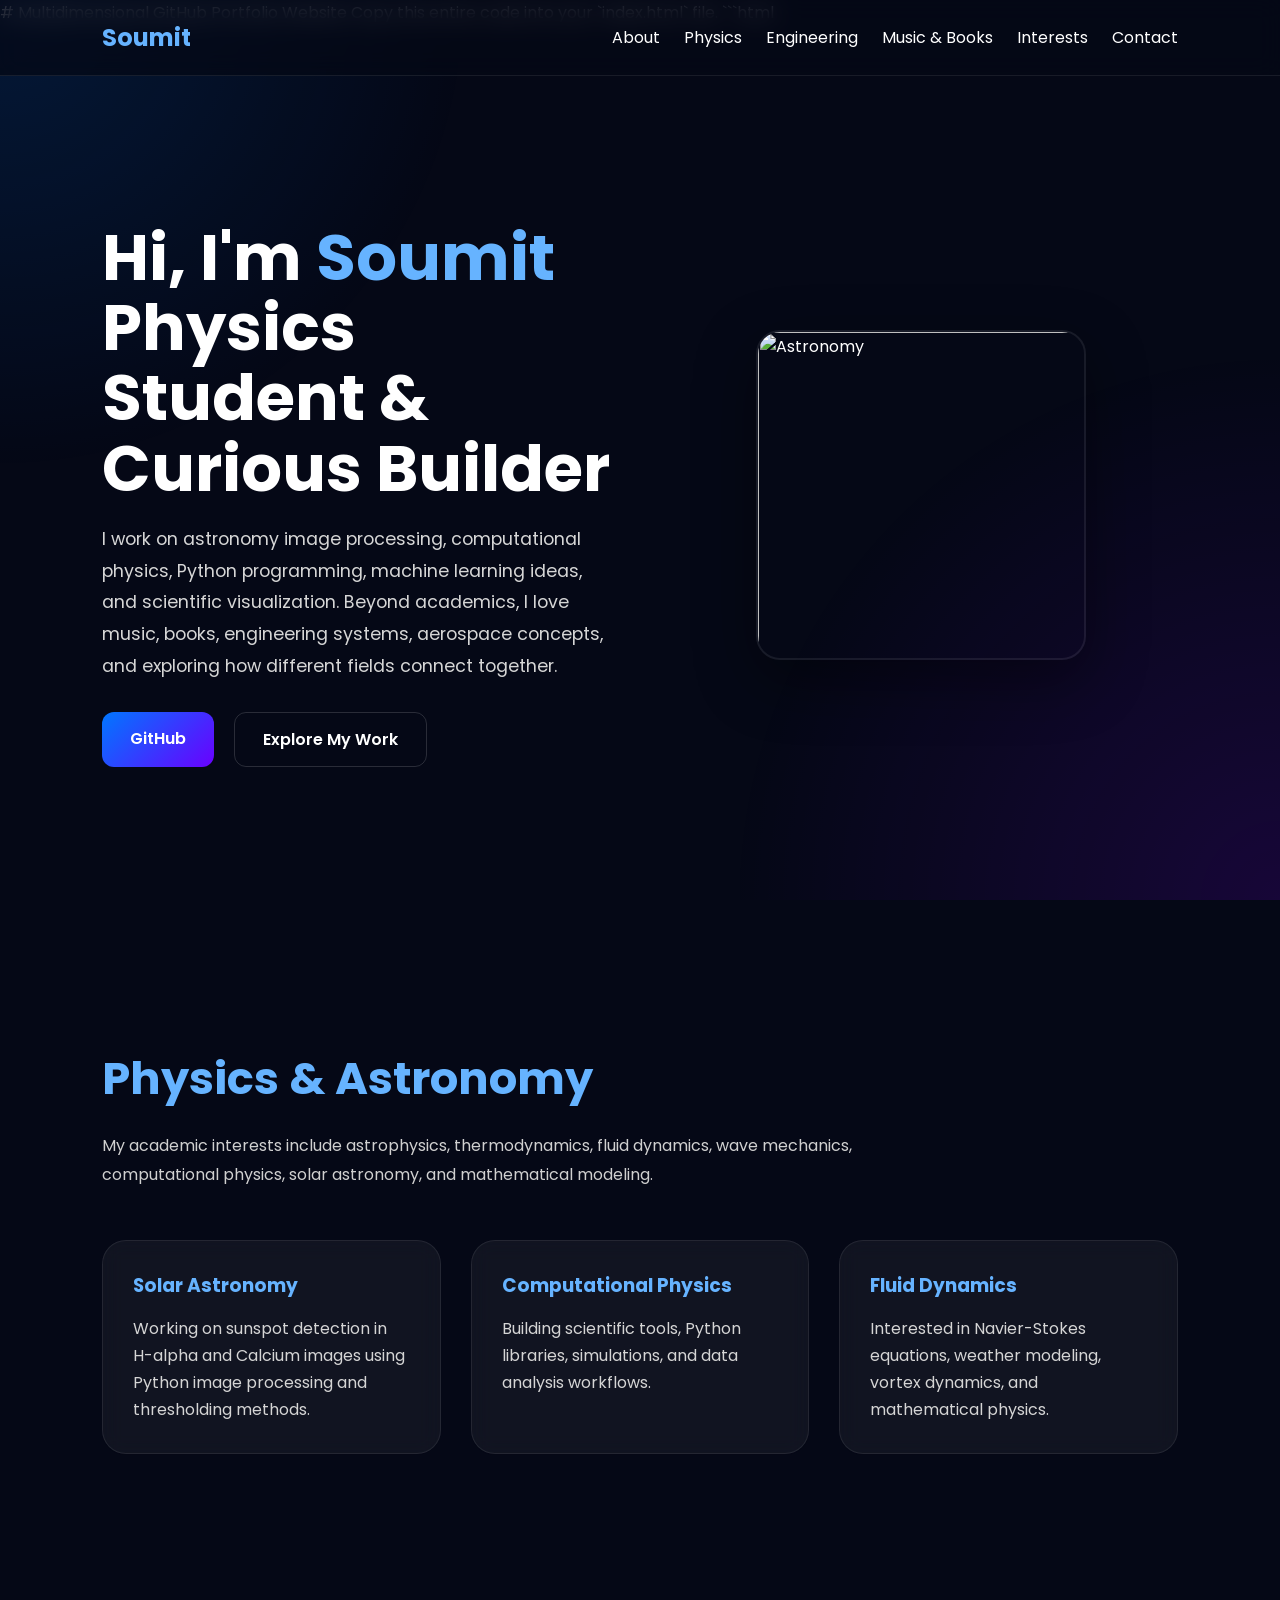
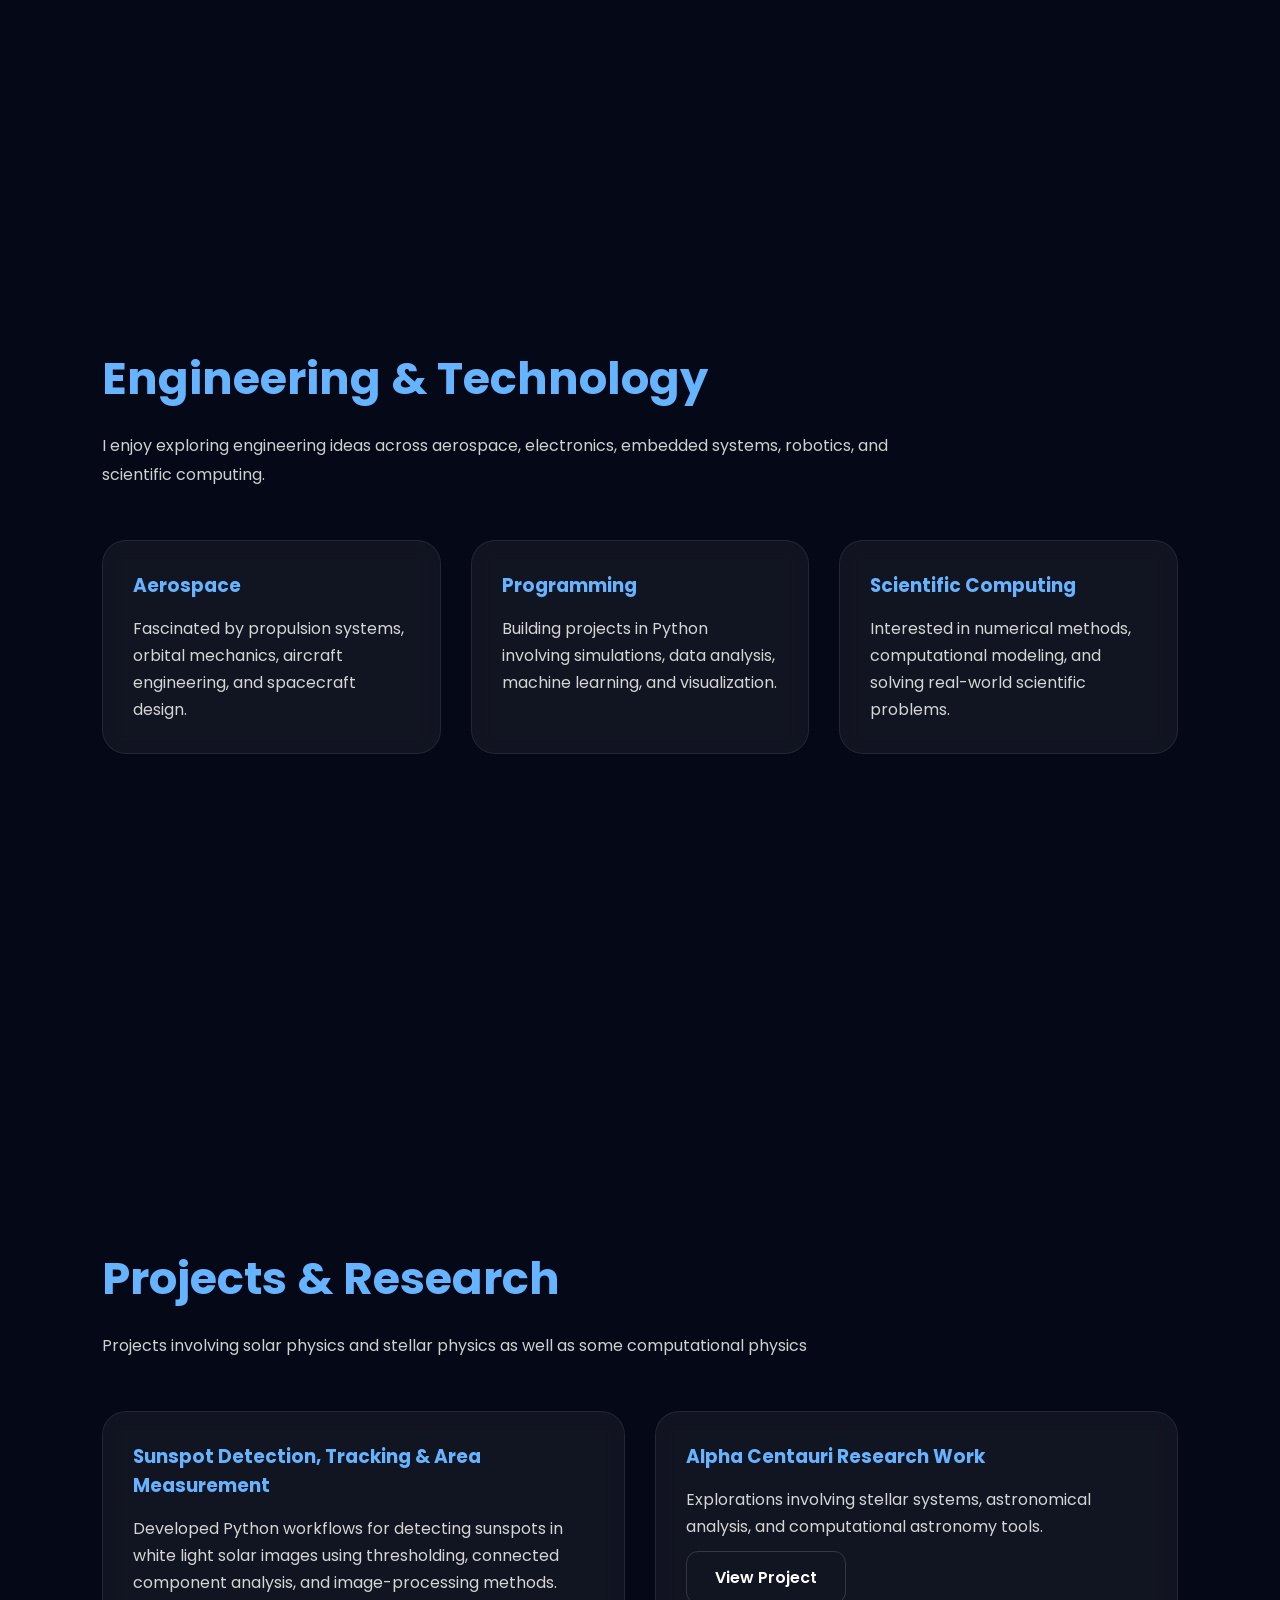
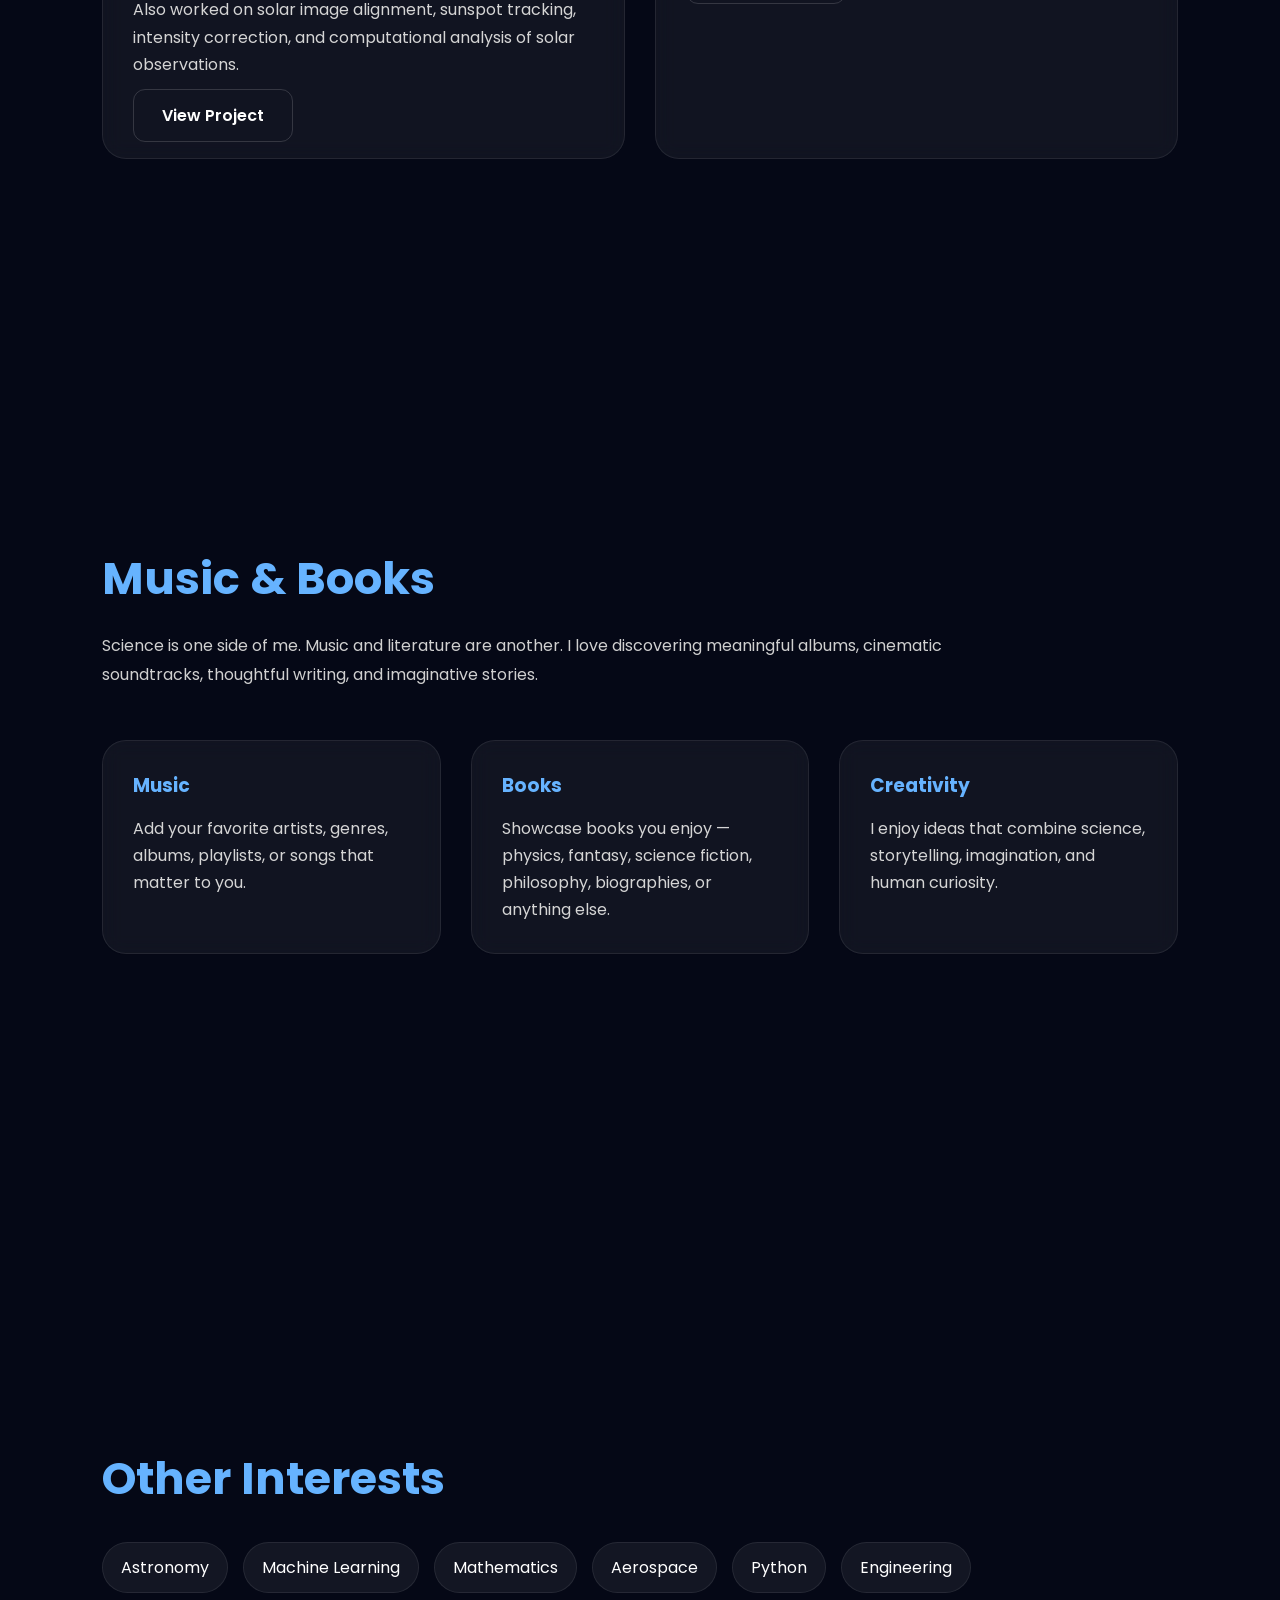
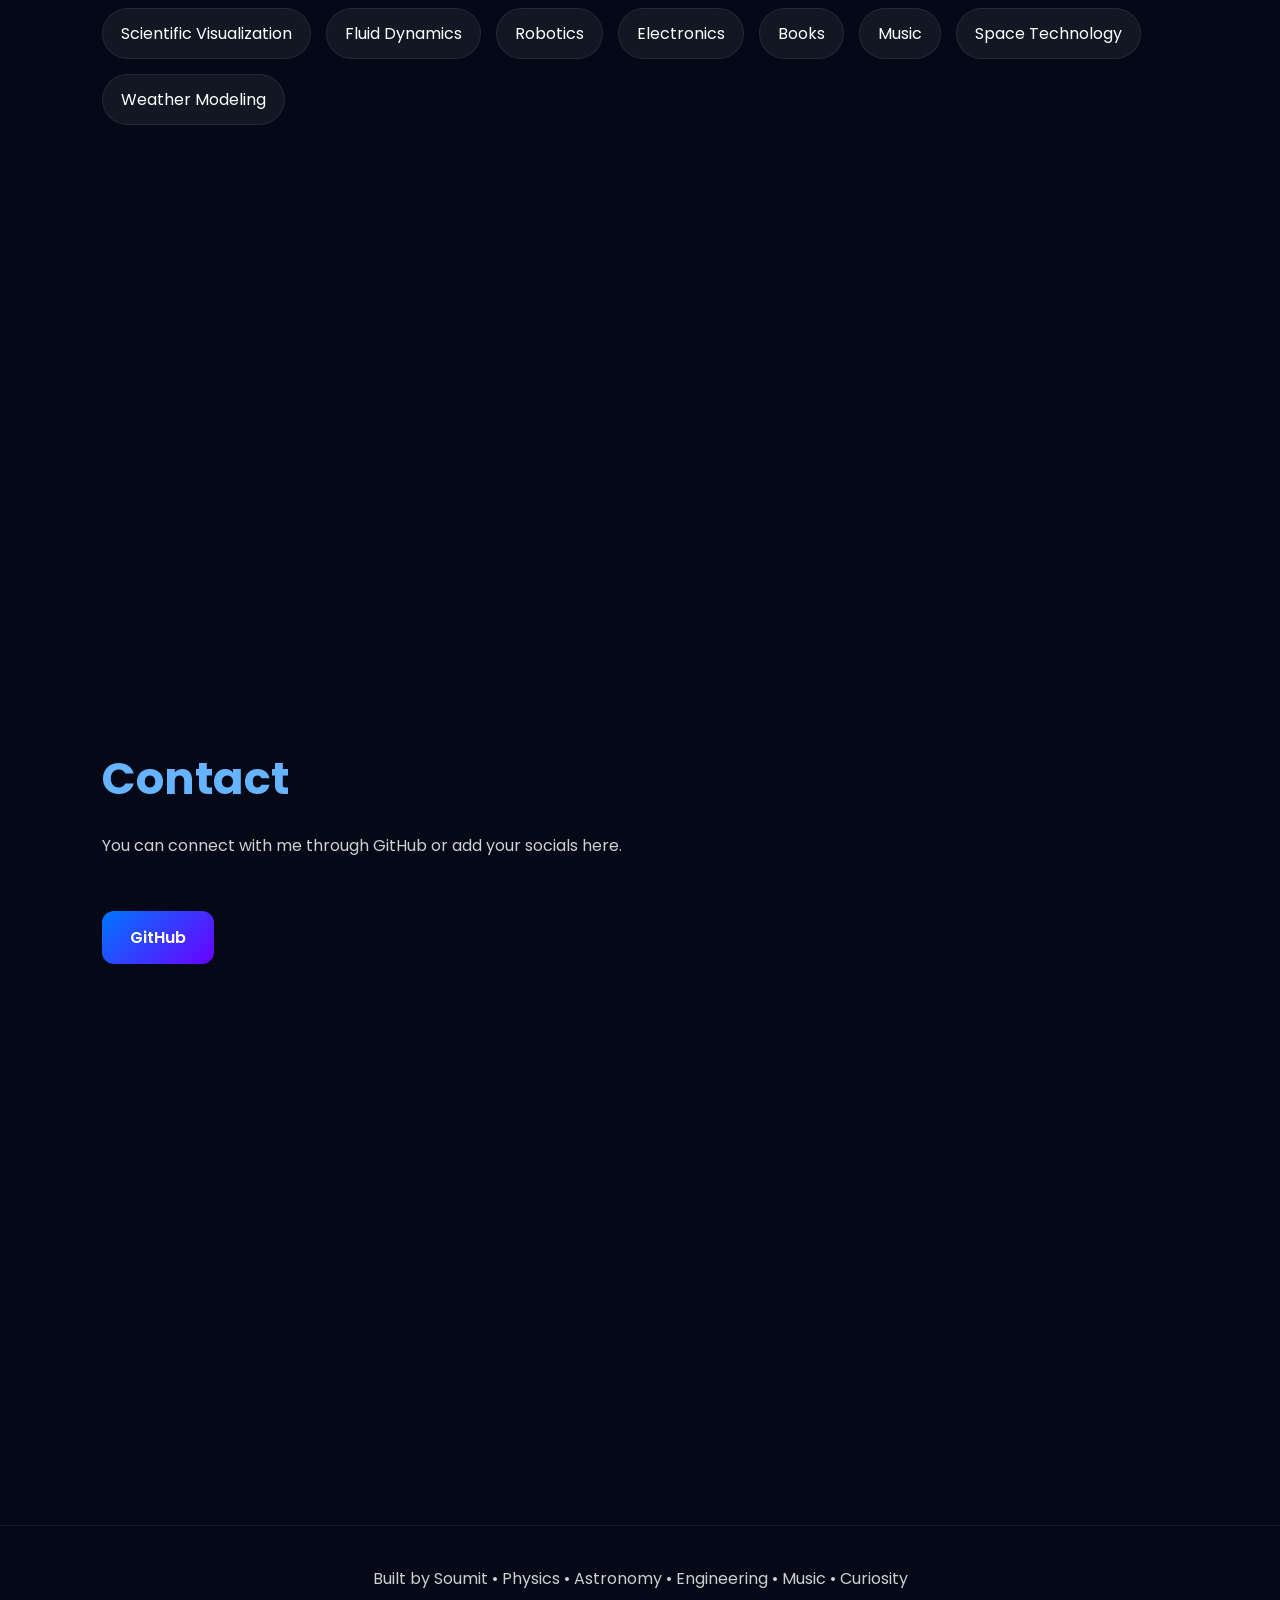
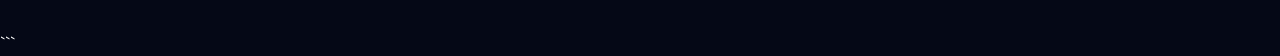
==== index.html @ 7726e605 "Revise project descriptions in index.html Updated project descriptions for clarity and detail." ====
# Multidimensional GitHub Portfolio Website

Copy this entire code into your `index.html` file.

```html
<!DOCTYPE html>
<html lang="en">
<head>
    <meta charset="UTF-8">
    <meta name="viewport" content="width=device-width, initial-scale=1.0">
    <title>Soumit | Portfolio</title>

    <link rel="preconnect" href="https://fonts.googleapis.com">
    <link rel="preconnect" href="https://fonts.gstatic.com" crossorigin>
    <link href="https://fonts.googleapis.com/css2?family=Poppins:wght@300;400;500;600;700&display=swap" rel="stylesheet">

    <style>

        * {
            margin: 0;
            padding: 0;
            box-sizing: border-box;
            scroll-behavior: smooth;
        }

        body {
            font-family: 'Poppins', sans-serif;
            background: #050816;
            color: white;
            overflow-x: hidden;
        }

        body::before {
            content: "";
            position: fixed;
            width: 100%;
            height: 100%;
            background:
                radial-gradient(circle at top left, rgba(0,119,255,0.15), transparent 30%),
                radial-gradient(circle at bottom right, rgba(128,0,255,0.15), transparent 35%);
            z-index: -1;
        }

        nav {
            position: fixed;
            top: 0;
            width: 100%;
            padding: 20px 8%;
            display: flex;
            justify-content: space-between;
            align-items: center;
            background: rgba(5, 8, 22, 0.75);
            backdrop-filter: blur(12px);
            border-bottom: 1px solid rgba(255,255,255,0.08);
            z-index: 1000;
        }

        .logo {
            font-size: 1.5rem;
            font-weight: 700;
            color: #66b3ff;
        }

        nav ul {
            display: flex;
            list-style: none;
            gap: 24px;
        }

        nav ul li a {
            color: white;
            text-decoration: none;
            transition: 0.3s ease;
        }

        nav ul li a:hover {
            color: #66b3ff;
        }

        section {
            min-height: 100vh;
            padding: 120px 8% 80px;
        }

        .hero {
            display: flex;
            align-items: center;
            justify-content: space-between;
            flex-wrap: wrap;
            gap: 50px;
        }

        .hero-text {
            flex: 1;
        }

        .hero-text h1 {
            font-size: 4rem;
            line-height: 1.1;
            margin-bottom: 20px;
        }

        .hero-text h1 span {
            color: #66b3ff;
        }

        .hero-text p {
            color: #d6d6d6;
            line-height: 1.8;
            font-size: 1.1rem;
            max-width: 700px;
        }

        .buttons {
            margin-top: 30px;
            display: flex;
            gap: 20px;
            flex-wrap: wrap;
        }

        .btn {
            padding: 14px 28px;
            border-radius: 12px;
            text-decoration: none;
            font-weight: 600;
            transition: 0.3s ease;
        }

        .primary {
            background: linear-gradient(135deg, #0077ff, #6a00ff);
            color: white;
        }

        .primary:hover {
            transform: translateY(-4px);
            box-shadow: 0 12px 30px rgba(0,119,255,0.35);
        }

        .secondary {
            border: 1px solid rgba(255,255,255,0.15);
            color: white;
        }

        .secondary:hover {
            background: rgba(255,255,255,0.08);
        }

        .hero-image {
            flex: 1;
            display: flex;
            justify-content: center;
        }

        .hero-image img {
            width: 330px;
            border-radius: 24px;
            border: 2px solid rgba(255,255,255,0.08);
            box-shadow: 0 20px 60px rgba(0,0,0,0.4);
        }

        .section-title {
            font-size: 2.8rem;
            color: #66b3ff;
            margin-bottom: 20px;
        }

        .section-subtitle {
            max-width: 850px;
            color: #d0d0d0;
            line-height: 1.8;
            margin-bottom: 50px;
        }

        .grid {
            display: grid;
            grid-template-columns: repeat(auto-fit, minmax(280px, 1fr));
            gap: 30px;
        }

        .card {
            background: rgba(255,255,255,0.05);
            border: 1px solid rgba(255,255,255,0.08);
            padding: 30px;
            border-radius: 24px;
            transition: 0.3s ease;
            backdrop-filter: blur(10px);
        }

        .card:hover {
            transform: translateY(-8px);
            border-color: rgba(102,179,255,0.4);
            box-shadow: 0 15px 40px rgba(0,0,0,0.3);
        }

        .card h3 {
            color: #66b3ff;
            margin-bottom: 15px;
        }

        .card p {
            color: #d5d5d5;
            line-height: 1.7;
        }

        .tags {
            display: flex;
            flex-wrap: wrap;
            gap: 15px;
            margin-top: 30px;
        }

        .tag {
            padding: 12px 18px;
            border-radius: 999px;
            background: rgba(255,255,255,0.06);
            border: 1px solid rgba(255,255,255,0.08);
        }

        footer {
            padding: 40px 20px;
            text-align: center;
            border-top: 1px solid rgba(255,255,255,0.08);
            color: #cfcfcf;
        }

        @media(max-width: 900px) {

            nav ul {
                display: none;
            }

            .hero {
                flex-direction: column-reverse;
                text-align: center;
            }

            .hero-text h1 {
                font-size: 3rem;
            }

            .buttons {
                justify-content: center;
            }
        }

    </style>
</head>
<body>

    <nav>
        <div class="logo">Soumit</div>

        <ul>
            <li><a href="#about">About</a></li>
            <li><a href="#physics">Physics</a></li>
            <li><a href="#engineering">Engineering</a></li>
            <li><a href="#music">Music & Books</a></li>
            <li><a href="#interests">Interests</a></li>
            <li><a href="#contact">Contact</a></li>
        </ul>
    </nav>

    <section class="hero" id="about">

        <div class="hero-text">
            <h1>
                Hi, I'm <span>Soumit</span><br>
                Physics Student & Curious Builder
            </h1>

            <p>
                I work on astronomy image processing, computational physics,
                Python programming, machine learning ideas, and scientific visualization.
                Beyond academics, I love music, books, engineering systems,
                aerospace concepts, and exploring how different fields connect together.
            </p>

            <div class="buttons">
                <a href="https://github.com/soumit65" class="btn primary">GitHub</a>
                <a href="#physics" class="btn secondary">Explore My Work</a>
            </div>
        </div>

        <div class="hero-image">
            <img src="https://images.unsplash.com/photo-1462331940025-496dfbfc7564?q=80&w=1000&auto=format&fit=crop" alt="Astronomy">
        </div>

    </section>

    <section id="physics">

        <h2 class="section-title">Physics & Astronomy</h2>

        <p class="section-subtitle">
            My academic interests include astrophysics, thermodynamics,
            fluid dynamics, wave mechanics, computational physics,
            solar astronomy, and mathematical modeling.
        </p>

        <div class="grid">

            <div class="card">
                <h3>Solar Astronomy</h3>
                <p>
                    Working on sunspot detection in H-alpha and Calcium images
                    using Python image processing and thresholding methods.
                </p>
            </div>

            <div class="card">
                <h3>Computational Physics</h3>
                <p>
                    Building scientific tools, Python libraries,
                    simulations, and data analysis workflows.
                </p>
            </div>

            <div class="card">
                <h3>Fluid Dynamics</h3>
                <p>
                    Interested in Navier-Stokes equations, weather modeling,
                    vortex dynamics, and mathematical physics.
                </p>
            </div>

        </div>

    </section>

    <section id="engineering">

        <h2 class="section-title">Engineering & Technology</h2>

        <p class="section-subtitle">
            I enjoy exploring engineering ideas across aerospace,
            electronics, embedded systems, robotics, and scientific computing.
        </p>

        <div class="grid">

            <div class="card">
                <h3>Aerospace</h3>
                <p>
                    Fascinated by propulsion systems, orbital mechanics,
                    aircraft engineering, and spacecraft design.
                </p>
            </div>

            <div class="card">
                <h3>Programming</h3>
                <p>
                    Building projects in Python involving simulations,
                    data analysis, machine learning, and visualization.
                </p>
            </div>

            <div class="card">
                <h3>Scientific Computing</h3>
                <p>
                    Interested in numerical methods, computational modeling,
                    and solving real-world scientific problems.
                </p>
            </div>

        </div>

    </section>
<section id="projects">

    <h2 class="section-title">Projects & Research</h2>

    <p class="section-subtitle">
        Projects involving solar physics and stellar physics as well as some computational physics
        

    <div class="grid">

        <div class="card">
            <h3>Sunspot Detection, Tracking & Area Measurement</h3>

            <p>
                Developed Python workflows for detecting sunspots in
               white light solar images using thresholding,
                connected component analysis, and image-processing methods. Also worked on solar image alignment, sunspot tracking,
                intensity correction, and computational analysis
                of solar observations.
            </p>

            <br>

            <a href="https://github.com/Soumit65"
               target="_blank"
               class="btn secondary">
               View Project
            </a>
        </div>

        <div class="card">
            <h3>Alpha Centauri Research Work</h3>

            <p>
                Explorations involving stellar systems,
                astronomical analysis, and computational astronomy tools.
            </p>

            <br>

            <a href="https://github.com/Soumit65"
               target="_blank"
               class="btn secondary">
               View Project
            </a>
        </div>

    </div>

</section>

</section>
    <section id="music">

        <h2 class="section-title">Music & Books</h2>

        <p class="section-subtitle">
            Science is one side of me. Music and literature are another.
            I love discovering meaningful albums, cinematic soundtracks,
            thoughtful writing, and imaginative stories.
        </p>

        <div class="grid">

            <div class="card">
                <h3>Music</h3>
                <p>
                    Add your favorite artists, genres, albums, playlists,
                    or songs that matter to you.
                </p>
            </div>

            <div class="card">
                <h3>Books</h3>
                <p>
                    Showcase books you enjoy — physics, fantasy,
                    science fiction, philosophy, biographies, or anything else.
                </p>
            </div>

            <div class="card">
                <h3>Creativity</h3>
                <p>
                    I enjoy ideas that combine science, storytelling,
                    imagination, and human curiosity.
                </p>
            </div>

        </div>

    </section>

    <section id="interests">

        <h2 class="section-title">Other Interests</h2>

        <div class="tags">
            <div class="tag">Astronomy</div>
            <div class="tag">Machine Learning</div>
            <div class="tag">Mathematics</div>
            <div class="tag">Aerospace</div>
            <div class="tag">Python</div>
            <div class="tag">Engineering</div>
            <div class="tag">Scientific Visualization</div>
            <div class="tag">Fluid Dynamics</div>
            <div class="tag">Robotics</div>
            <div class="tag">Electronics</div>
            <div class="tag">Books</div>
            <div class="tag">Music</div>
            <div class="tag">Space Technology</div>
            <div class="tag">Weather Modeling</div>
        </div>

    </section>

    <section id="contact">

        <h2 class="section-title">Contact</h2>

        <p class="section-subtitle">
            You can connect with me through GitHub or add your socials here.
        </p>

        <div class="buttons">
            <a href="https://github.com/soumit65" class="btn primary">GitHub</a>
        </div>

    </section>

    <footer>
        <p>
            Built by Soumit • Physics • Astronomy • Engineering • Music • Curiosity
        </p>
    </footer>

</body>
</html>
```
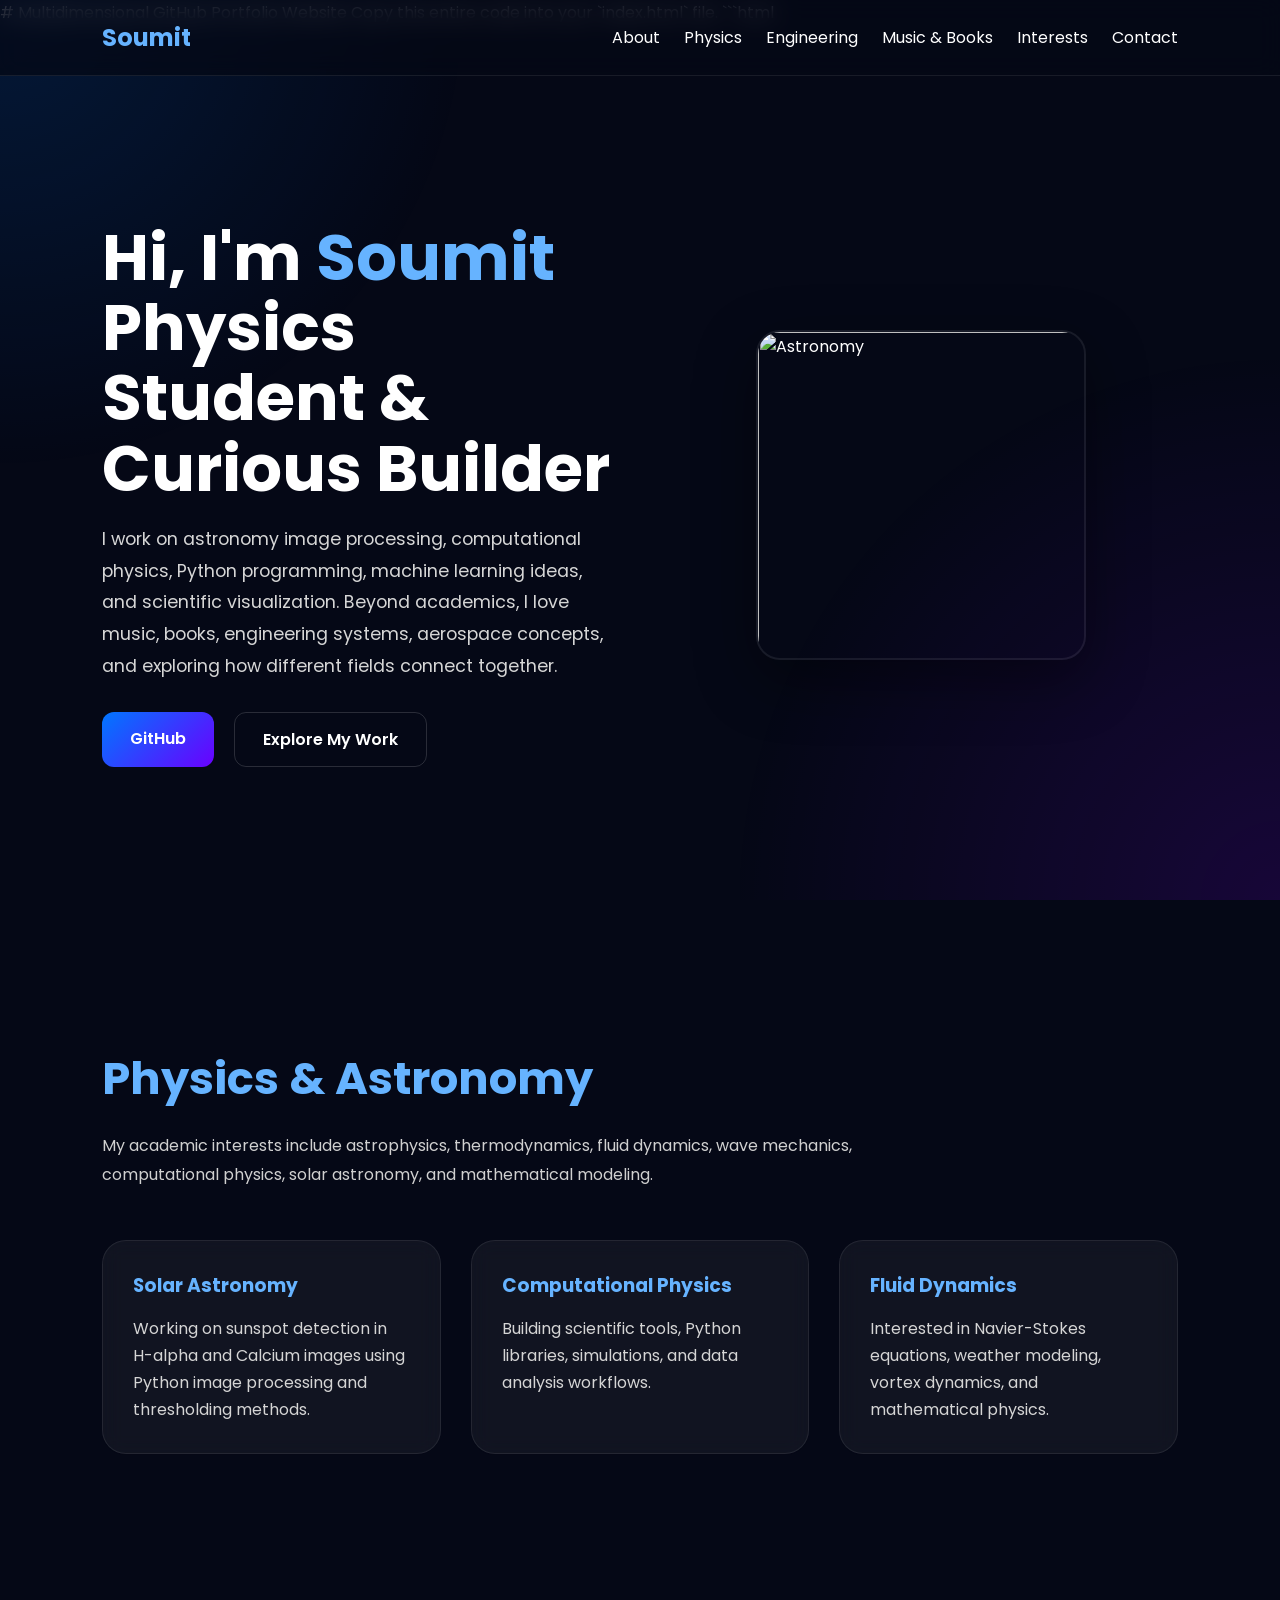
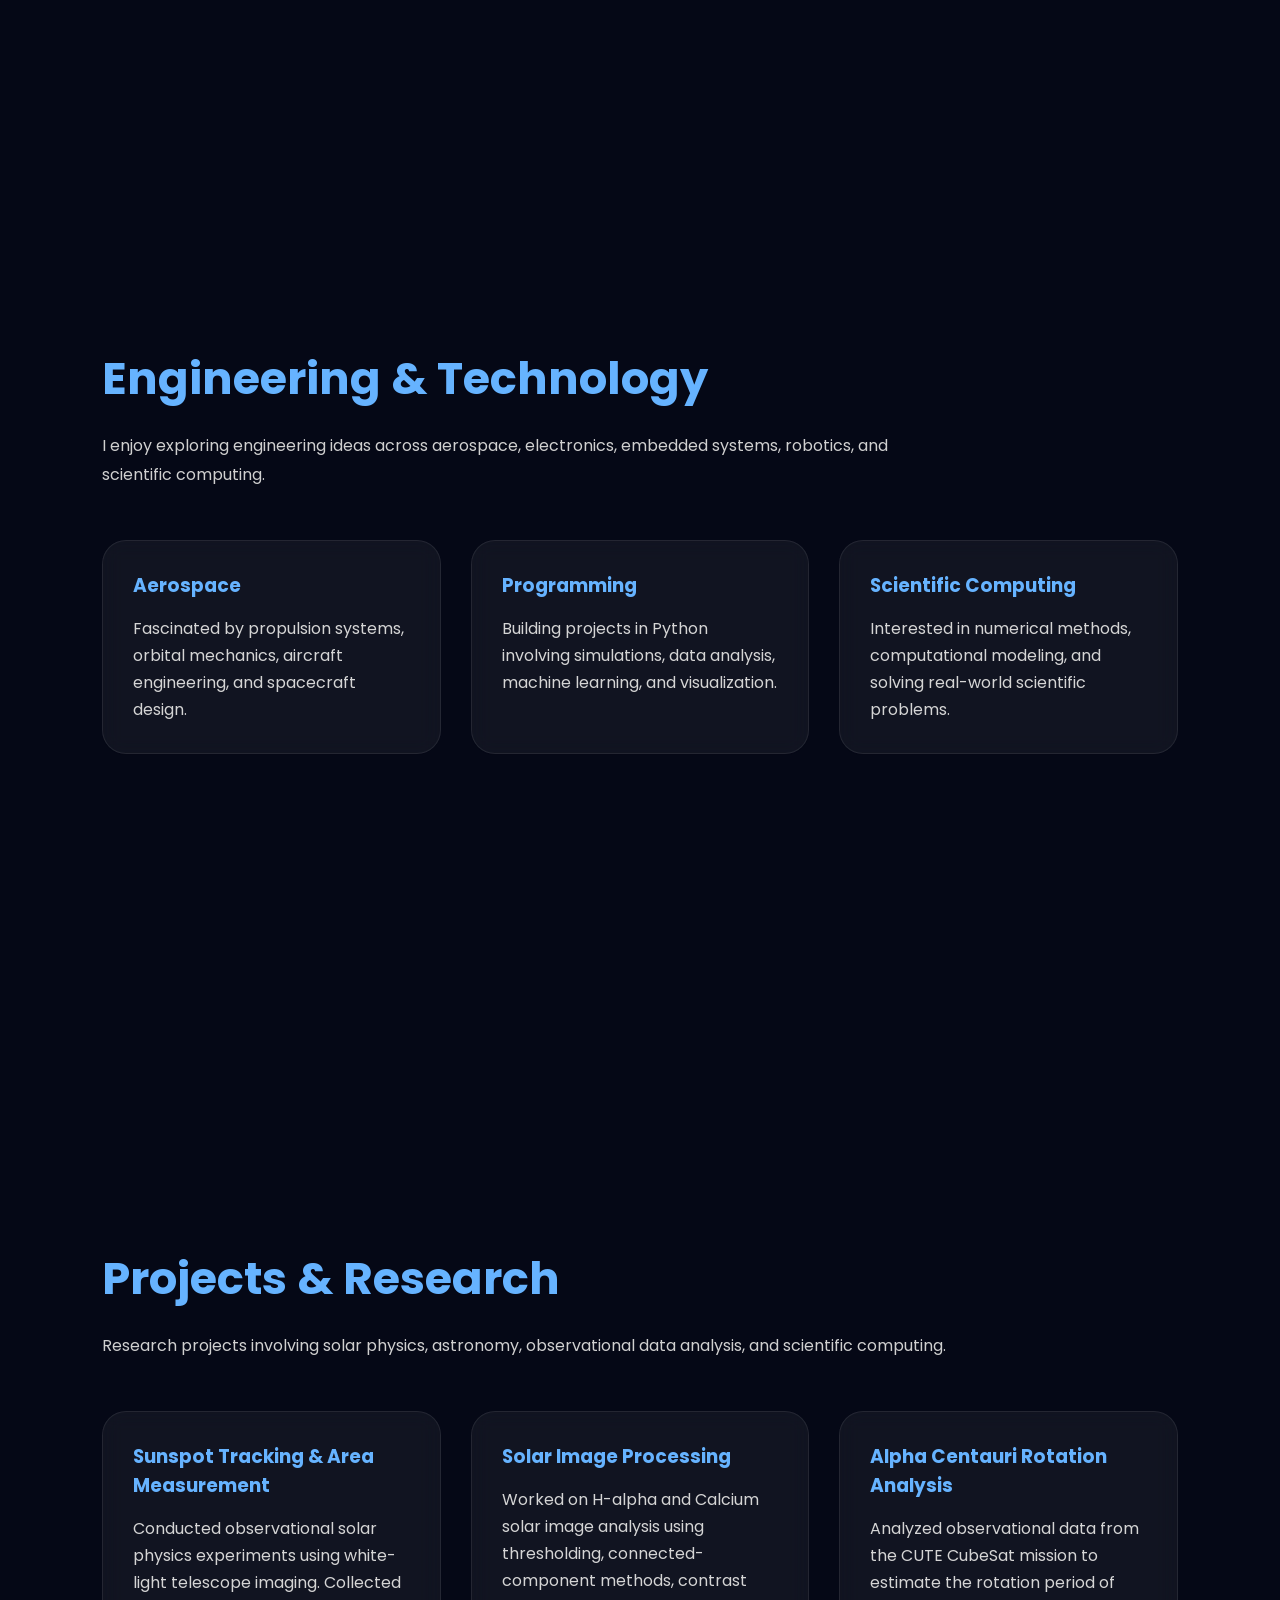
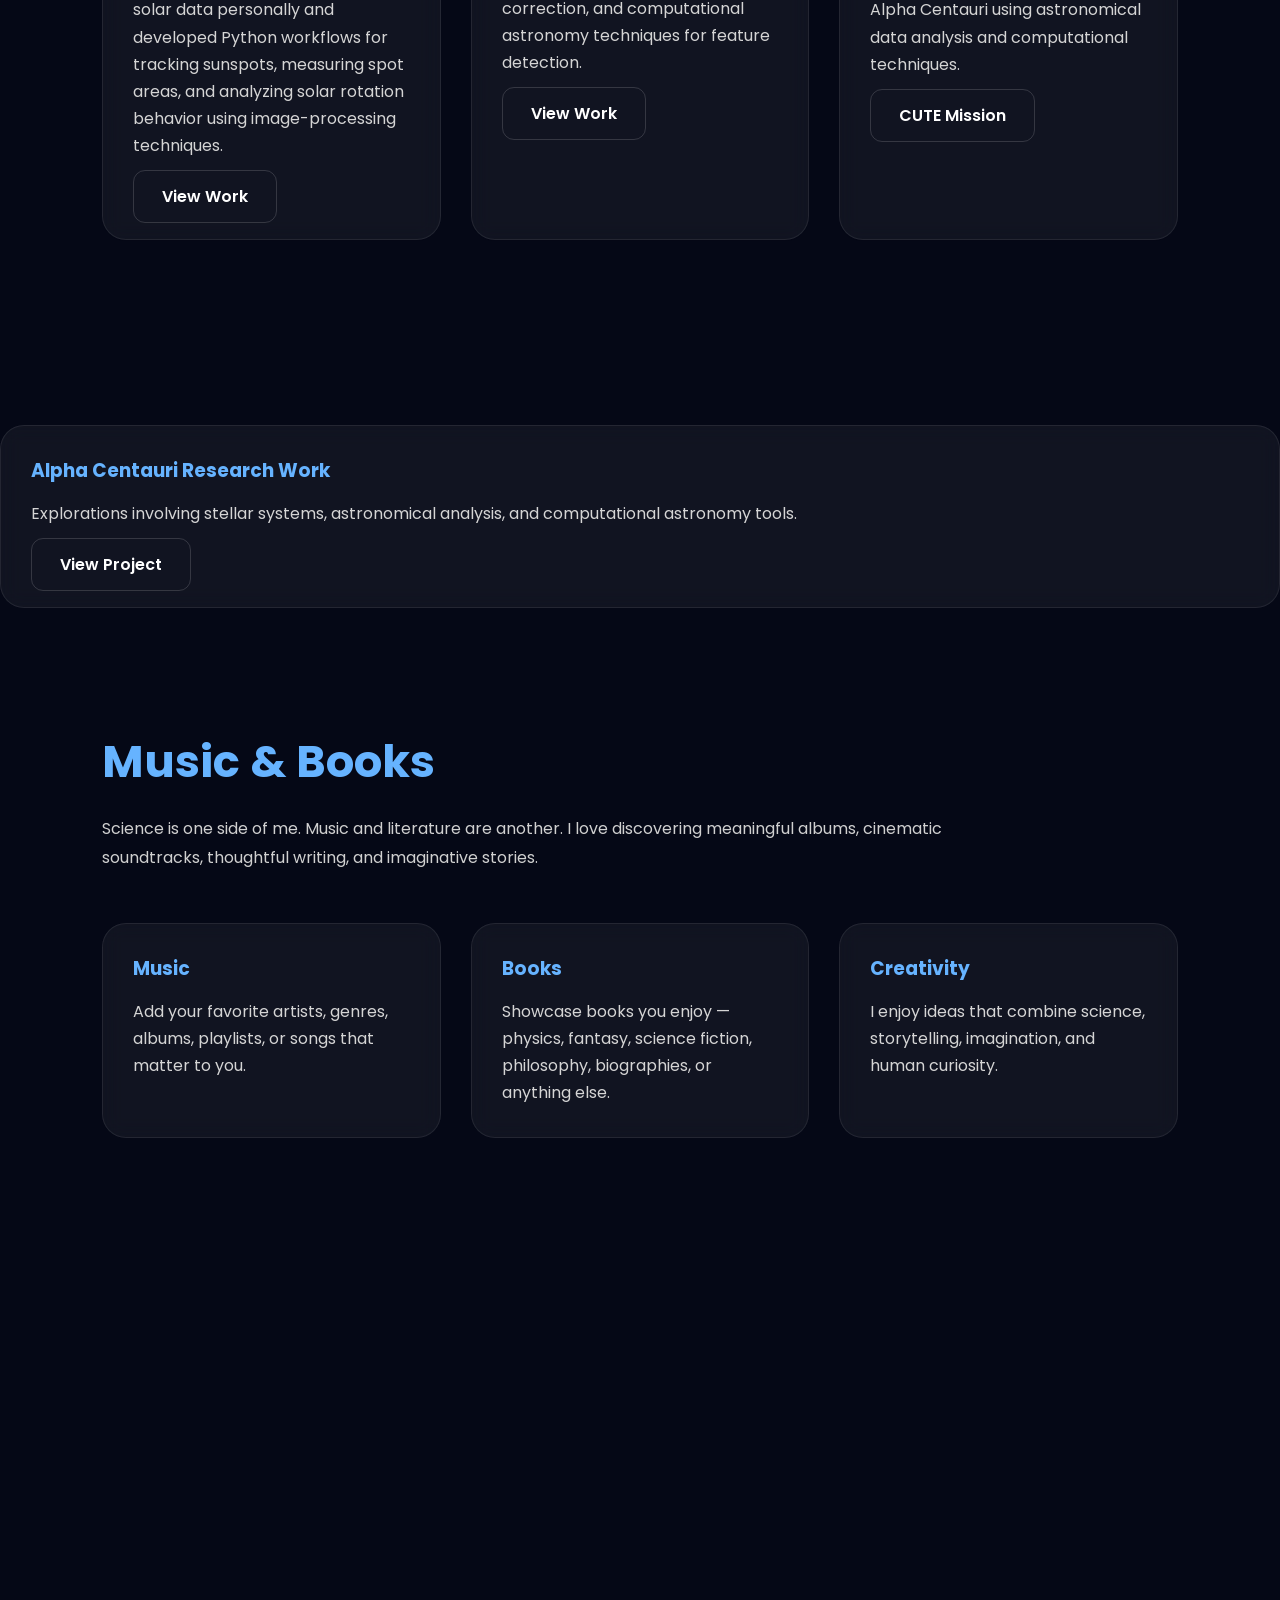
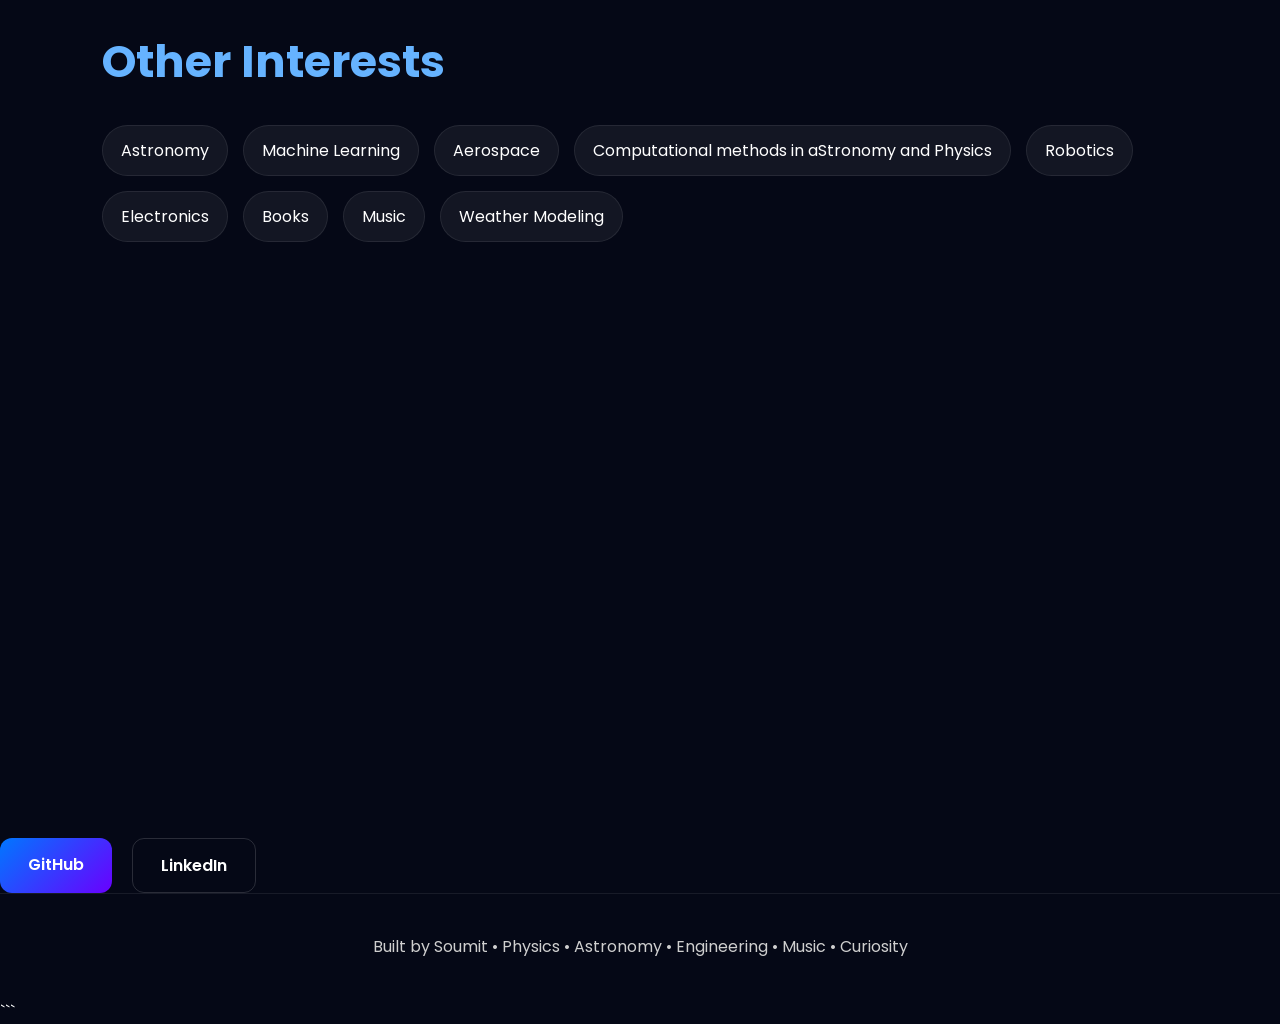
==== commit 6ce4b0ca: "Revise project details and update UI elements Updated project descriptions and added new projects re" ====
--- a/index.html
+++ b/index.html
@@ -370,20 +370,84 @@
     <h2 class="section-title">Projects & Research</h2>
 
     <p class="section-subtitle">
-        Projects involving solar physics and stellar physics as well as some computational physics
-        
+        Research projects involving solar physics, astronomy,
+        observational data analysis, and scientific computing.
+    </p>
 
     <div class="grid">
 
         <div class="card">
-            <h3>Sunspot Detection, Tracking & Area Measurement</h3>
+
+            <h3>Sunspot Tracking & Area Measurement</h3>
 
             <p>
-                Developed Python workflows for detecting sunspots in
-               white light solar images using thresholding,
-                connected component analysis, and image-processing methods. Also worked on solar image alignment, sunspot tracking,
-                intensity correction, and computational analysis
-                of solar observations.
+                Conducted observational solar physics experiments using
+                white-light telescope imaging. Collected solar data personally
+                and developed Python workflows for tracking sunspots,
+                measuring spot areas, and analyzing solar rotation behavior
+                using image-processing techniques.
+            </p>
+
+            <br>
+
+            <a href="https://github.com/Soumit65"
+               target="_blank"
+               class="btn secondary">
+               View Work
+            </a>
+
+        </div>
+
+        <div class="card">
+
+            <h3>Solar Image Processing</h3>
+
+            <p>
+                Worked on H-alpha and Calcium solar image analysis using
+                thresholding, connected-component methods, contrast correction,
+                and computational astronomy techniques for feature detection.
+            </p>
+
+            <br>
+
+            <a href="https://github.com/Soumit65"
+               target="_blank"
+               class="btn secondary">
+               View Work
+            </a>
+
+        </div>
+
+        <div class="card">
+
+            <h3>Alpha Centauri Rotation Analysis</h3>
+
+            <p>
+                Analyzed observational data from the CUTE CubeSat mission
+                to estimate the rotation period of Alpha Centauri using
+                astronomical data analysis and computational techniques.
+            </p>
+
+            <br>
+
+            <a href="https://lasp.colorado.edu/cute/"
+               target="_blank"
+               class="btn secondary">
+               CUTE Mission
+            </a>
+
+        </div>
+
+    </div>
+
+</section>
+
+        <div class="card">
+            <h3>Alpha Centauri Research Work</h3>
+
+            <p>
+                Explorations involving stellar systems,
+                astronomical analysis, and computational astronomy tools.
             </p>
 
             <br>
@@ -395,23 +459,6 @@
             </a>
         </div>
 
-        <div class="card">
-            <h3>Alpha Centauri Research Work</h3>
-
-            <p>
-                Explorations involving stellar systems,
-                astronomical analysis, and computational astronomy tools.
-            </p>
-
-            <br>
-
-            <a href="https://github.com/Soumit65"
-               target="_blank"
-               class="btn secondary">
-               View Project
-            </a>
-        </div>
-
     </div>
 
 </section>
@@ -464,35 +511,31 @@
         <div class="tags">
             <div class="tag">Astronomy</div>
             <div class="tag">Machine Learning</div>
-            <div class="tag">Mathematics</div>
             <div class="tag">Aerospace</div>
-            <div class="tag">Python</div>
-            <div class="tag">Engineering</div>
-            <div class="tag">Scientific Visualization</div>
-            <div class="tag">Fluid Dynamics</div>
+            <div class="tag">Computational methods in aStronomy and Physics</div>
             <div class="tag">Robotics</div>
             <div class="tag">Electronics</div>
             <div class="tag">Books</div>
             <div class="tag">Music</div>
-            <div class="tag">Space Technology</div>
             <div class="tag">Weather Modeling</div>
         </div>
 
     </section>
-
-    <section id="contact">
-
-        <h2 class="section-title">Contact</h2>
-
-        <p class="section-subtitle">
-            You can connect with me through GitHub or add your socials here.
-        </p>
-
-        <div class="buttons">
-            <a href="https://github.com/soumit65" class="btn primary">GitHub</a>
-        </div>
-
-    </section>
+<div class="buttons">
+
+    <a href="https://github.com/Soumit65"
+       class="btn primary"
+       target="_blank">
+       GitHub
+    </a>
+
+    <a href="https://www.linkedin.com/in/soumit-rao/"
+       class="btn secondary"
+       target="_blank">
+       LinkedIn
+    </a>
+
+</div>
 
     <footer>
         <p>
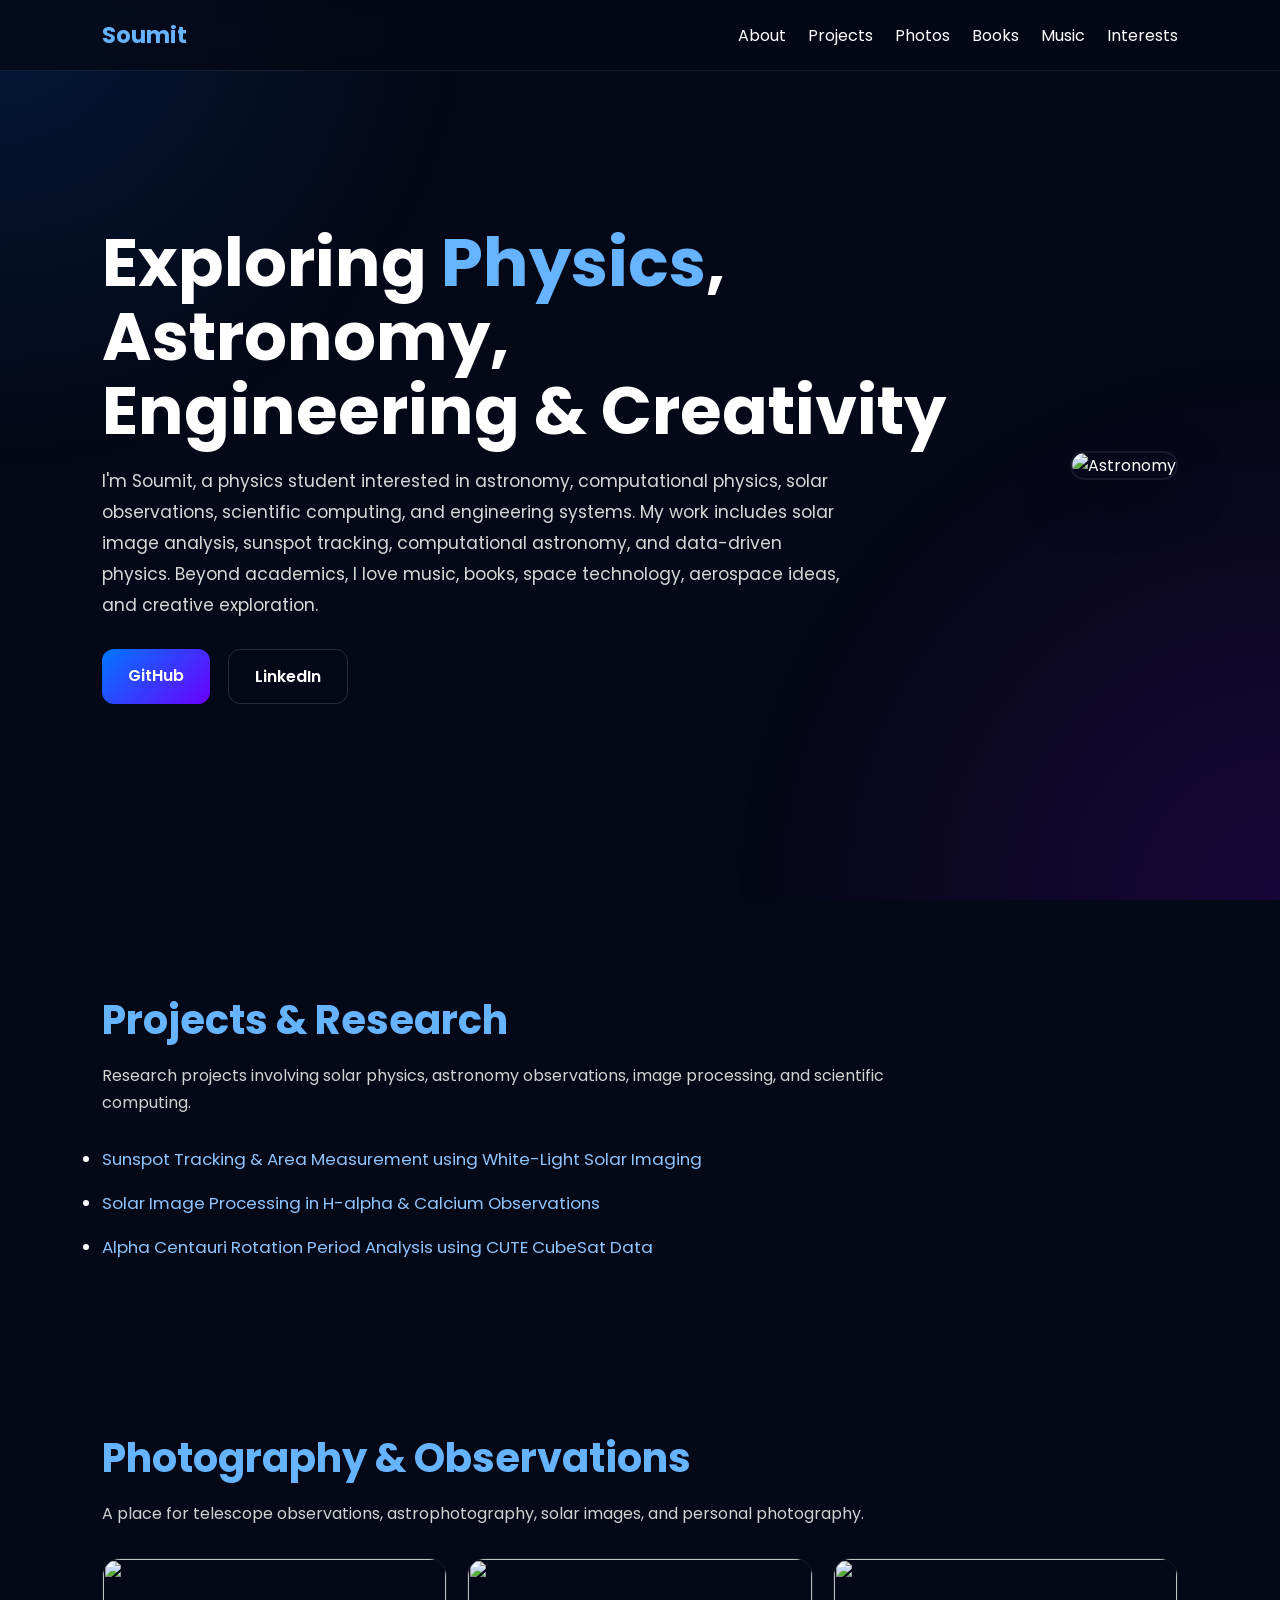
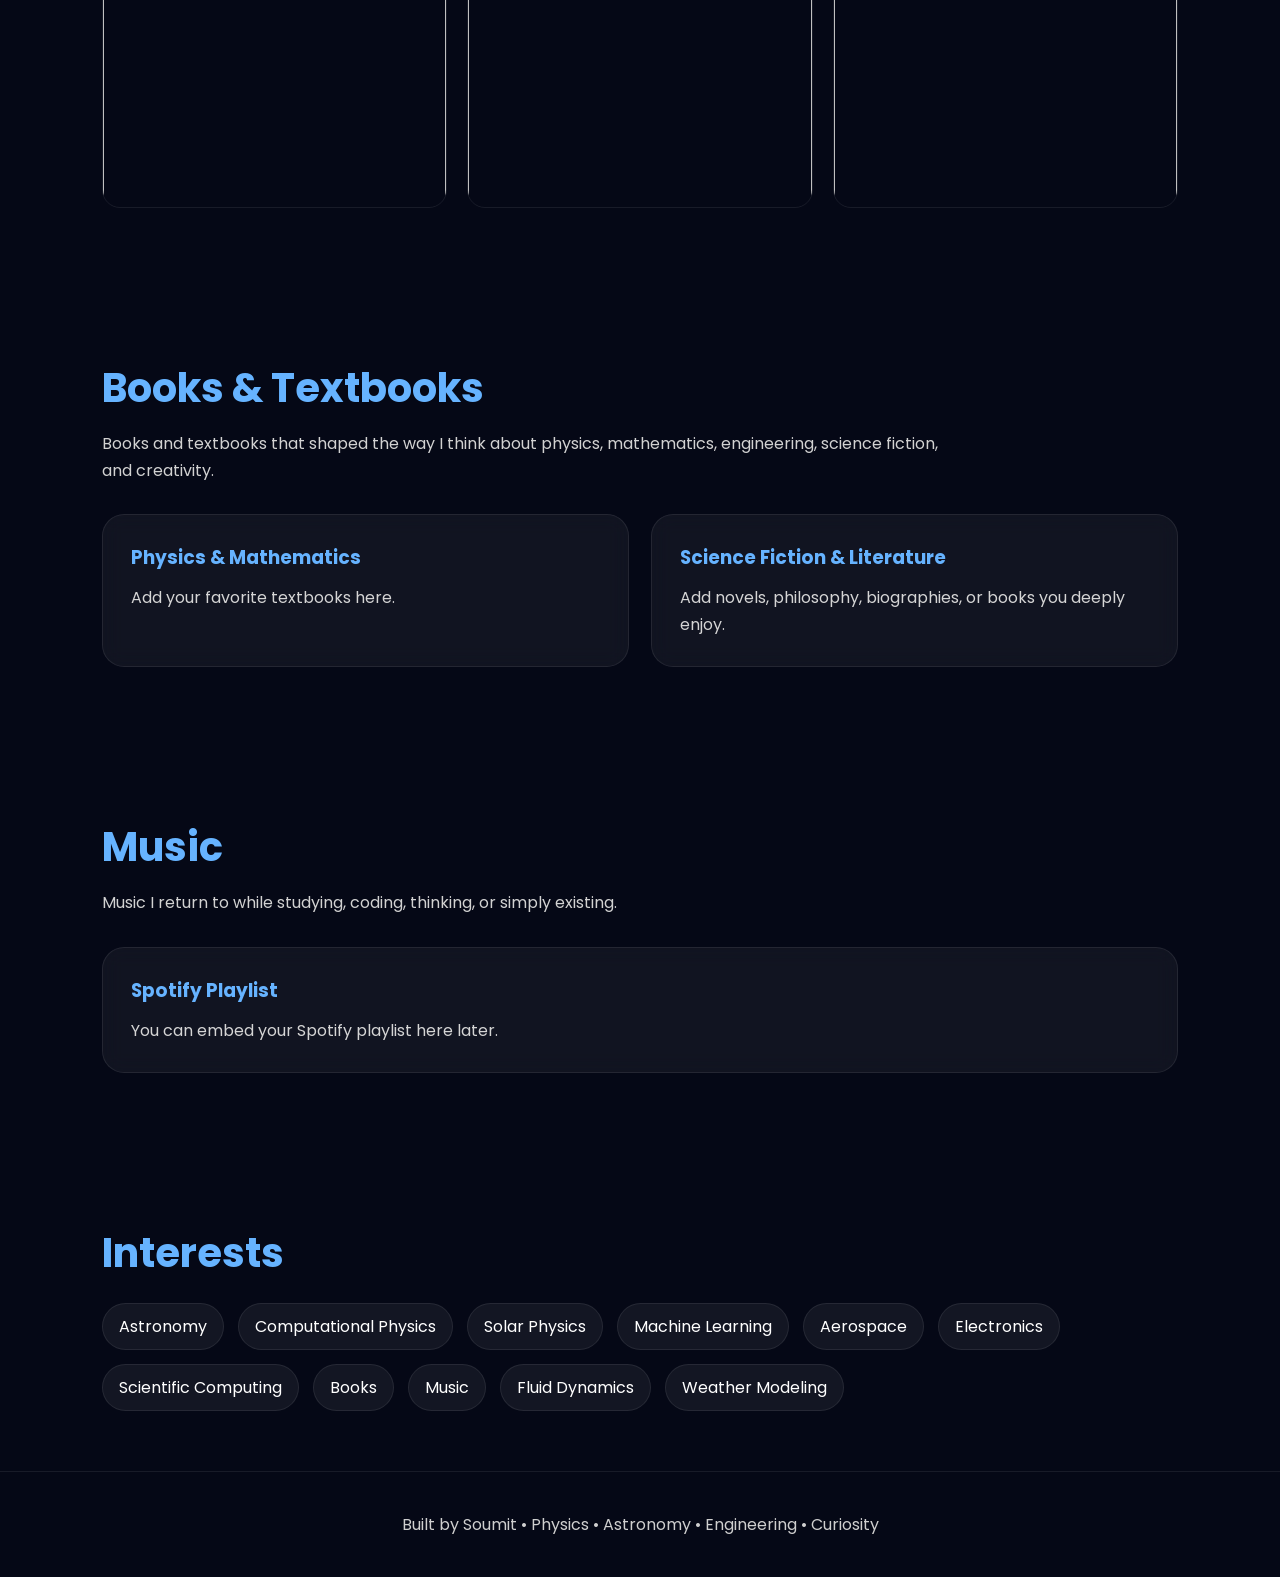
==== commit 8c29e4da: "Update portfolio website content and styles" ====
--- a/index.html
+++ b/index.html
@@ -1,18 +1,18 @@
-# Multidimensional GitHub Portfolio Website
-
-Copy this entire code into your `index.html` file.
-
-```html
 <!DOCTYPE html>
 <html lang="en">
+
 <head>
+
     <meta charset="UTF-8">
     <meta name="viewport" content="width=device-width, initial-scale=1.0">
-    <title>Soumit | Portfolio</title>
+
+    <title>Soumit | Physics & Astronomy</title>
 
     <link rel="preconnect" href="https://fonts.googleapis.com">
     <link rel="preconnect" href="https://fonts.gstatic.com" crossorigin>
-    <link href="https://fonts.googleapis.com/css2?family=Poppins:wght@300;400;500;600;700&display=swap" rel="stylesheet">
+
+    <link href="https://fonts.googleapis.com/css2?family=Poppins:wght@300;400;500;600;700&display=swap"
+        rel="stylesheet">
 
     <style>
 
@@ -45,18 +45,18 @@
             position: fixed;
             top: 0;
             width: 100%;
-            padding: 20px 8%;
+            padding: 18px 8%;
             display: flex;
             justify-content: space-between;
             align-items: center;
             background: rgba(5, 8, 22, 0.75);
-            backdrop-filter: blur(12px);
+            backdrop-filter: blur(10px);
             border-bottom: 1px solid rgba(255,255,255,0.08);
             z-index: 1000;
         }
 
         .logo {
-            font-size: 1.5rem;
+            font-size: 1.4rem;
             font-weight: 700;
             color: #66b3ff;
         }
@@ -64,12 +64,12 @@
         nav ul {
             display: flex;
             list-style: none;
-            gap: 24px;
+            gap: 22px;
         }
 
         nav ul li a {
+            text-decoration: none;
             color: white;
-            text-decoration: none;
             transition: 0.3s ease;
         }
 
@@ -78,16 +78,16 @@
         }
 
         section {
+            padding: 90px 8% 60px;
+        }
+
+        .hero {
             min-height: 100vh;
-            padding: 120px 8% 80px;
-        }
-
-        .hero {
             display: flex;
             align-items: center;
             justify-content: space-between;
+            gap: 50px;
             flex-wrap: wrap;
-            gap: 50px;
         }
 
         .hero-text {
@@ -95,31 +95,31 @@
         }
 
         .hero-text h1 {
-            font-size: 4rem;
+            font-size: 4.2rem;
             line-height: 1.1;
-            margin-bottom: 20px;
-        }
-
-        .hero-text h1 span {
+            margin-bottom: 18px;
+        }
+
+        .hero-text span {
             color: #66b3ff;
         }
 
         .hero-text p {
-            color: #d6d6d6;
+            max-width: 750px;
+            color: #d7d7d7;
             line-height: 1.8;
-            font-size: 1.1rem;
-            max-width: 700px;
+            font-size: 1.08rem;
         }
 
         .buttons {
-            margin-top: 30px;
+            margin-top: 28px;
             display: flex;
-            gap: 20px;
+            gap: 18px;
             flex-wrap: wrap;
         }
 
         .btn {
-            padding: 14px 28px;
+            padding: 14px 26px;
             border-radius: 12px;
             text-decoration: none;
             font-weight: 600;
@@ -131,70 +131,58 @@
             color: white;
         }
 
-        .primary:hover {
-            transform: translateY(-4px);
-            box-shadow: 0 12px 30px rgba(0,119,255,0.35);
-        }
-
         .secondary {
             border: 1px solid rgba(255,255,255,0.15);
             color: white;
         }
 
-        .secondary:hover {
-            background: rgba(255,255,255,0.08);
-        }
-
-        .hero-image {
-            flex: 1;
-            display: flex;
-            justify-content: center;
+        .btn:hover {
+            transform: translateY(-3px);
         }
 
         .hero-image img {
             width: 330px;
             border-radius: 24px;
+            box-shadow: 0 20px 50px rgba(0,0,0,0.35);
             border: 2px solid rgba(255,255,255,0.08);
-            box-shadow: 0 20px 60px rgba(0,0,0,0.4);
         }
 
         .section-title {
-            font-size: 2.8rem;
+            font-size: 2.5rem;
             color: #66b3ff;
-            margin-bottom: 20px;
+            margin-bottom: 12px;
         }
 
         .section-subtitle {
             max-width: 850px;
-            color: #d0d0d0;
-            line-height: 1.8;
-            margin-bottom: 50px;
+            color: #d2d2d2;
+            line-height: 1.7;
+            margin-bottom: 30px;
         }
 
         .grid {
             display: grid;
-            grid-template-columns: repeat(auto-fit, minmax(280px, 1fr));
-            gap: 30px;
+            grid-template-columns: repeat(auto-fit, minmax(260px, 1fr));
+            gap: 22px;
         }
 
         .card {
             background: rgba(255,255,255,0.05);
             border: 1px solid rgba(255,255,255,0.08);
-            padding: 30px;
-            border-radius: 24px;
+            border-radius: 22px;
+            padding: 28px;
+            backdrop-filter: blur(10px);
             transition: 0.3s ease;
-            backdrop-filter: blur(10px);
         }
 
         .card:hover {
-            transform: translateY(-8px);
-            border-color: rgba(102,179,255,0.4);
-            box-shadow: 0 15px 40px rgba(0,0,0,0.3);
+            transform: translateY(-6px);
+            border-color: rgba(102,179,255,0.35);
         }
 
         .card h3 {
             color: #66b3ff;
-            margin-bottom: 15px;
+            margin-bottom: 12px;
         }
 
         .card p {
@@ -202,23 +190,56 @@
             line-height: 1.7;
         }
 
+        .project-list {
+            margin-top: 20px;
+        }
+
+        .project-list li {
+            margin-bottom: 18px;
+            font-size: 1.05rem;
+        }
+
+        .project-list a {
+            color: #8ec5ff;
+            text-decoration: none;
+            transition: 0.3s ease;
+        }
+
+        .project-list a:hover {
+            color: white;
+        }
+
+        .photo-grid {
+            display: grid;
+            grid-template-columns: repeat(auto-fit, minmax(250px, 1fr));
+            gap: 20px;
+        }
+
+        .photo-grid img {
+            width: 100%;
+            border-radius: 18px;
+            height: 250px;
+            object-fit: cover;
+            border: 1px solid rgba(255,255,255,0.08);
+        }
+
         .tags {
             display: flex;
             flex-wrap: wrap;
-            gap: 15px;
-            margin-top: 30px;
+            gap: 14px;
+            margin-top: 20px;
         }
 
         .tag {
-            padding: 12px 18px;
+            padding: 10px 16px;
             border-radius: 999px;
             background: rgba(255,255,255,0.06);
             border: 1px solid rgba(255,255,255,0.08);
         }
 
         footer {
+            text-align: center;
             padding: 40px 20px;
-            text-align: center;
             border-top: 1px solid rgba(255,255,255,0.08);
             color: #cfcfcf;
         }
@@ -230,8 +251,8 @@
             }
 
             .hero {
+                text-align: center;
                 flex-direction: column-reverse;
-                text-align: center;
             }
 
             .hero-text h1 {
@@ -244,306 +265,206 @@
         }
 
     </style>
+
 </head>
+
 <body>
 
     <nav>
+
         <div class="logo">Soumit</div>
 
         <ul>
             <li><a href="#about">About</a></li>
-            <li><a href="#physics">Physics</a></li>
-            <li><a href="#engineering">Engineering</a></li>
-            <li><a href="#music">Music & Books</a></li>
+            <li><a href="#projects">Projects</a></li>
+            <li><a href="#photos">Photos</a></li>
+            <li><a href="#books">Books</a></li>
+            <li><a href="#music">Music</a></li>
             <li><a href="#interests">Interests</a></li>
-            <li><a href="#contact">Contact</a></li>
         </ul>
+
     </nav>
 
     <section class="hero" id="about">
 
         <div class="hero-text">
+
             <h1>
-                Hi, I'm <span>Soumit</span><br>
-                Physics Student & Curious Builder
+                Exploring <span>Physics</span>, Astronomy,<br>
+                Engineering & Creativity
             </h1>
 
             <p>
-                I work on astronomy image processing, computational physics,
-                Python programming, machine learning ideas, and scientific visualization.
-                Beyond academics, I love music, books, engineering systems,
-                aerospace concepts, and exploring how different fields connect together.
+                I'm Soumit, a physics student interested in astronomy,
+                computational physics, solar observations, scientific computing,
+                and engineering systems. My work includes solar image analysis,
+                sunspot tracking, computational astronomy, and data-driven physics.
+                Beyond academics, I love music, books, space technology,
+                aerospace ideas, and creative exploration.
             </p>
 
             <div class="buttons">
-                <a href="https://github.com/soumit65" class="btn primary">GitHub</a>
-                <a href="#physics" class="btn secondary">Explore My Work</a>
+
+                <a href="https://github.com/Soumit65"
+                   target="_blank"
+                   class="btn primary">
+                   GitHub
+                </a>
+
+                <a href="https://www.linkedin.com/in/soumit-rao/"
+                   target="_blank"
+                   class="btn secondary">
+                   LinkedIn
+                </a>
+
             </div>
+
         </div>
 
         <div class="hero-image">
-            <img src="https://images.unsplash.com/photo-1462331940025-496dfbfc7564?q=80&w=1000&auto=format&fit=crop" alt="Astronomy">
-        </div>
-
-    </section>
-
-    <section id="physics">
-
-        <h2 class="section-title">Physics & Astronomy</h2>
+
+            <img src="https://images.unsplash.com/photo-1462331940025-496dfbfc7564?q=80&w=1000&auto=format&fit=crop"
+                 alt="Astronomy">
+
+        </div>
+
+    </section>
+
+    <section id="projects">
+
+        <h2 class="section-title">Projects & Research</h2>
 
         <p class="section-subtitle">
-            My academic interests include astrophysics, thermodynamics,
-            fluid dynamics, wave mechanics, computational physics,
-            solar astronomy, and mathematical modeling.
+            Research projects involving solar physics,
+            astronomy observations, image processing,
+            and scientific computing.
         </p>
 
+        <ul class="project-list">
+
+            <li>
+                <a href="https://github.com/Soumit65" target="_blank">
+                    Sunspot Tracking & Area Measurement using White-Light Solar Imaging
+                </a>
+            </li>
+
+            <li>
+                <a href="https://github.com/Soumit65" target="_blank">
+                    Solar Image Processing in H-alpha & Calcium Observations
+                </a>
+            </li>
+
+            <li>
+                <a href="https://github.com/Soumit65" target="_blank">
+                    Alpha Centauri Rotation Period Analysis using CUTE CubeSat Data
+                </a>
+            </li>
+
+        </ul>
+
+    </section>
+
+    <section id="photos">
+
+        <h2 class="section-title">Photography & Observations</h2>
+
+        <p class="section-subtitle">
+            A place for telescope observations,
+            astrophotography, solar images,
+            and personal photography.
+        </p>
+
+        <div class="photo-grid">
+
+            <img src="YOUR_IMAGE_HERE.jpg" alt="">
+            <img src="YOUR_IMAGE_HERE.jpg" alt="">
+            <img src="YOUR_IMAGE_HERE.jpg" alt="">
+
+        </div>
+
+    </section>
+
+    <section id="books">
+
+        <h2 class="section-title">Books & Textbooks</h2>
+
+        <p class="section-subtitle">
+            Books and textbooks that shaped the way I think about physics,
+            mathematics, engineering, science fiction, and creativity.
+        </p>
+
         <div class="grid">
 
             <div class="card">
-                <h3>Solar Astronomy</h3>
+                <h3>Physics & Mathematics</h3>
                 <p>
-                    Working on sunspot detection in H-alpha and Calcium images
-                    using Python image processing and thresholding methods.
+                    Add your favorite textbooks here.
                 </p>
             </div>
 
             <div class="card">
-                <h3>Computational Physics</h3>
+                <h3>Science Fiction & Literature</h3>
                 <p>
-                    Building scientific tools, Python libraries,
-                    simulations, and data analysis workflows.
+                    Add novels, philosophy, biographies,
+                    or books you deeply enjoy.
                 </p>
             </div>
 
-            <div class="card">
-                <h3>Fluid Dynamics</h3>
-                <p>
-                    Interested in Navier-Stokes equations, weather modeling,
-                    vortex dynamics, and mathematical physics.
-                </p>
-            </div>
-
-        </div>
-
-    </section>
-
-    <section id="engineering">
-
-        <h2 class="section-title">Engineering & Technology</h2>
+        </div>
+
+    </section>
+
+    <section id="music">
+
+        <h2 class="section-title">Music</h2>
 
         <p class="section-subtitle">
-            I enjoy exploring engineering ideas across aerospace,
-            electronics, embedded systems, robotics, and scientific computing.
+            Music I return to while studying,
+            coding, thinking, or simply existing.
         </p>
 
-        <div class="grid">
-
-            <div class="card">
-                <h3>Aerospace</h3>
-                <p>
-                    Fascinated by propulsion systems, orbital mechanics,
-                    aircraft engineering, and spacecraft design.
-                </p>
-            </div>
-
-            <div class="card">
-                <h3>Programming</h3>
-                <p>
-                    Building projects in Python involving simulations,
-                    data analysis, machine learning, and visualization.
-                </p>
-            </div>
-
-            <div class="card">
-                <h3>Scientific Computing</h3>
-                <p>
-                    Interested in numerical methods, computational modeling,
-                    and solving real-world scientific problems.
-                </p>
-            </div>
-
-        </div>
-
-    </section>
-<section id="projects">
-
-    <h2 class="section-title">Projects & Research</h2>
-
-    <p class="section-subtitle">
-        Research projects involving solar physics, astronomy,
-        observational data analysis, and scientific computing.
-    </p>
-
-    <div class="grid">
-
         <div class="card">
 
-            <h3>Sunspot Tracking & Area Measurement</h3>
+            <h3>Spotify Playlist</h3>
 
             <p>
-                Conducted observational solar physics experiments using
-                white-light telescope imaging. Collected solar data personally
-                and developed Python workflows for tracking sunspots,
-                measuring spot areas, and analyzing solar rotation behavior
-                using image-processing techniques.
+                You can embed your Spotify playlist here later.
             </p>
 
-            <br>
-
-            <a href="https://github.com/Soumit65"
-               target="_blank"
-               class="btn secondary">
-               View Work
-            </a>
-
-        </div>
-
-        <div class="card">
-
-            <h3>Solar Image Processing</h3>
-
-            <p>
-                Worked on H-alpha and Calcium solar image analysis using
-                thresholding, connected-component methods, contrast correction,
-                and computational astronomy techniques for feature detection.
-            </p>
-
-            <br>
-
-            <a href="https://github.com/Soumit65"
-               target="_blank"
-               class="btn secondary">
-               View Work
-            </a>
-
-        </div>
-
-        <div class="card">
-
-            <h3>Alpha Centauri Rotation Analysis</h3>
-
-            <p>
-                Analyzed observational data from the CUTE CubeSat mission
-                to estimate the rotation period of Alpha Centauri using
-                astronomical data analysis and computational techniques.
-            </p>
-
-            <br>
-
-            <a href="https://lasp.colorado.edu/cute/"
-               target="_blank"
-               class="btn secondary">
-               CUTE Mission
-            </a>
-
-        </div>
-
-    </div>
-
-</section>
-
-        <div class="card">
-            <h3>Alpha Centauri Research Work</h3>
-
-            <p>
-                Explorations involving stellar systems,
-                astronomical analysis, and computational astronomy tools.
-            </p>
-
-            <br>
-
-            <a href="https://github.com/Soumit65"
-               target="_blank"
-               class="btn secondary">
-               View Project
-            </a>
-        </div>
-
-    </div>
-
-</section>
-
-</section>
-    <section id="music">
-
-        <h2 class="section-title">Music & Books</h2>
-
-        <p class="section-subtitle">
-            Science is one side of me. Music and literature are another.
-            I love discovering meaningful albums, cinematic soundtracks,
-            thoughtful writing, and imaginative stories.
-        </p>
-
-        <div class="grid">
-
-            <div class="card">
-                <h3>Music</h3>
-                <p>
-                    Add your favorite artists, genres, albums, playlists,
-                    or songs that matter to you.
-                </p>
-            </div>
-
-            <div class="card">
-                <h3>Books</h3>
-                <p>
-                    Showcase books you enjoy — physics, fantasy,
-                    science fiction, philosophy, biographies, or anything else.
-                </p>
-            </div>
-
-            <div class="card">
-                <h3>Creativity</h3>
-                <p>
-                    I enjoy ideas that combine science, storytelling,
-                    imagination, and human curiosity.
-                </p>
-            </div>
-
         </div>
 
     </section>
 
     <section id="interests">
 
-        <h2 class="section-title">Other Interests</h2>
+        <h2 class="section-title">Interests</h2>
 
         <div class="tags">
+
             <div class="tag">Astronomy</div>
+            <div class="tag">Computational Physics</div>
+            <div class="tag">Solar Physics</div>
             <div class="tag">Machine Learning</div>
             <div class="tag">Aerospace</div>
-            <div class="tag">Computational methods in aStronomy and Physics</div>
-            <div class="tag">Robotics</div>
             <div class="tag">Electronics</div>
+            <div class="tag">Scientific Computing</div>
             <div class="tag">Books</div>
             <div class="tag">Music</div>
+            <div class="tag">Fluid Dynamics</div>
             <div class="tag">Weather Modeling</div>
-        </div>
-
-    </section>
-<div class="buttons">
-
-    <a href="https://github.com/Soumit65"
-       class="btn primary"
-       target="_blank">
-       GitHub
-    </a>
-
-    <a href="https://www.linkedin.com/in/soumit-rao/"
-       class="btn secondary"
-       target="_blank">
-       LinkedIn
-    </a>
-
-</div>
+
+        </div>
+
+    </section>
 
     <footer>
+
         <p>
-            Built by Soumit • Physics • Astronomy • Engineering • Music • Curiosity
+            Built by Soumit • Physics • Astronomy • Engineering • Curiosity
         </p>
+
     </footer>
 
 </body>
+
 </html>
-```
-
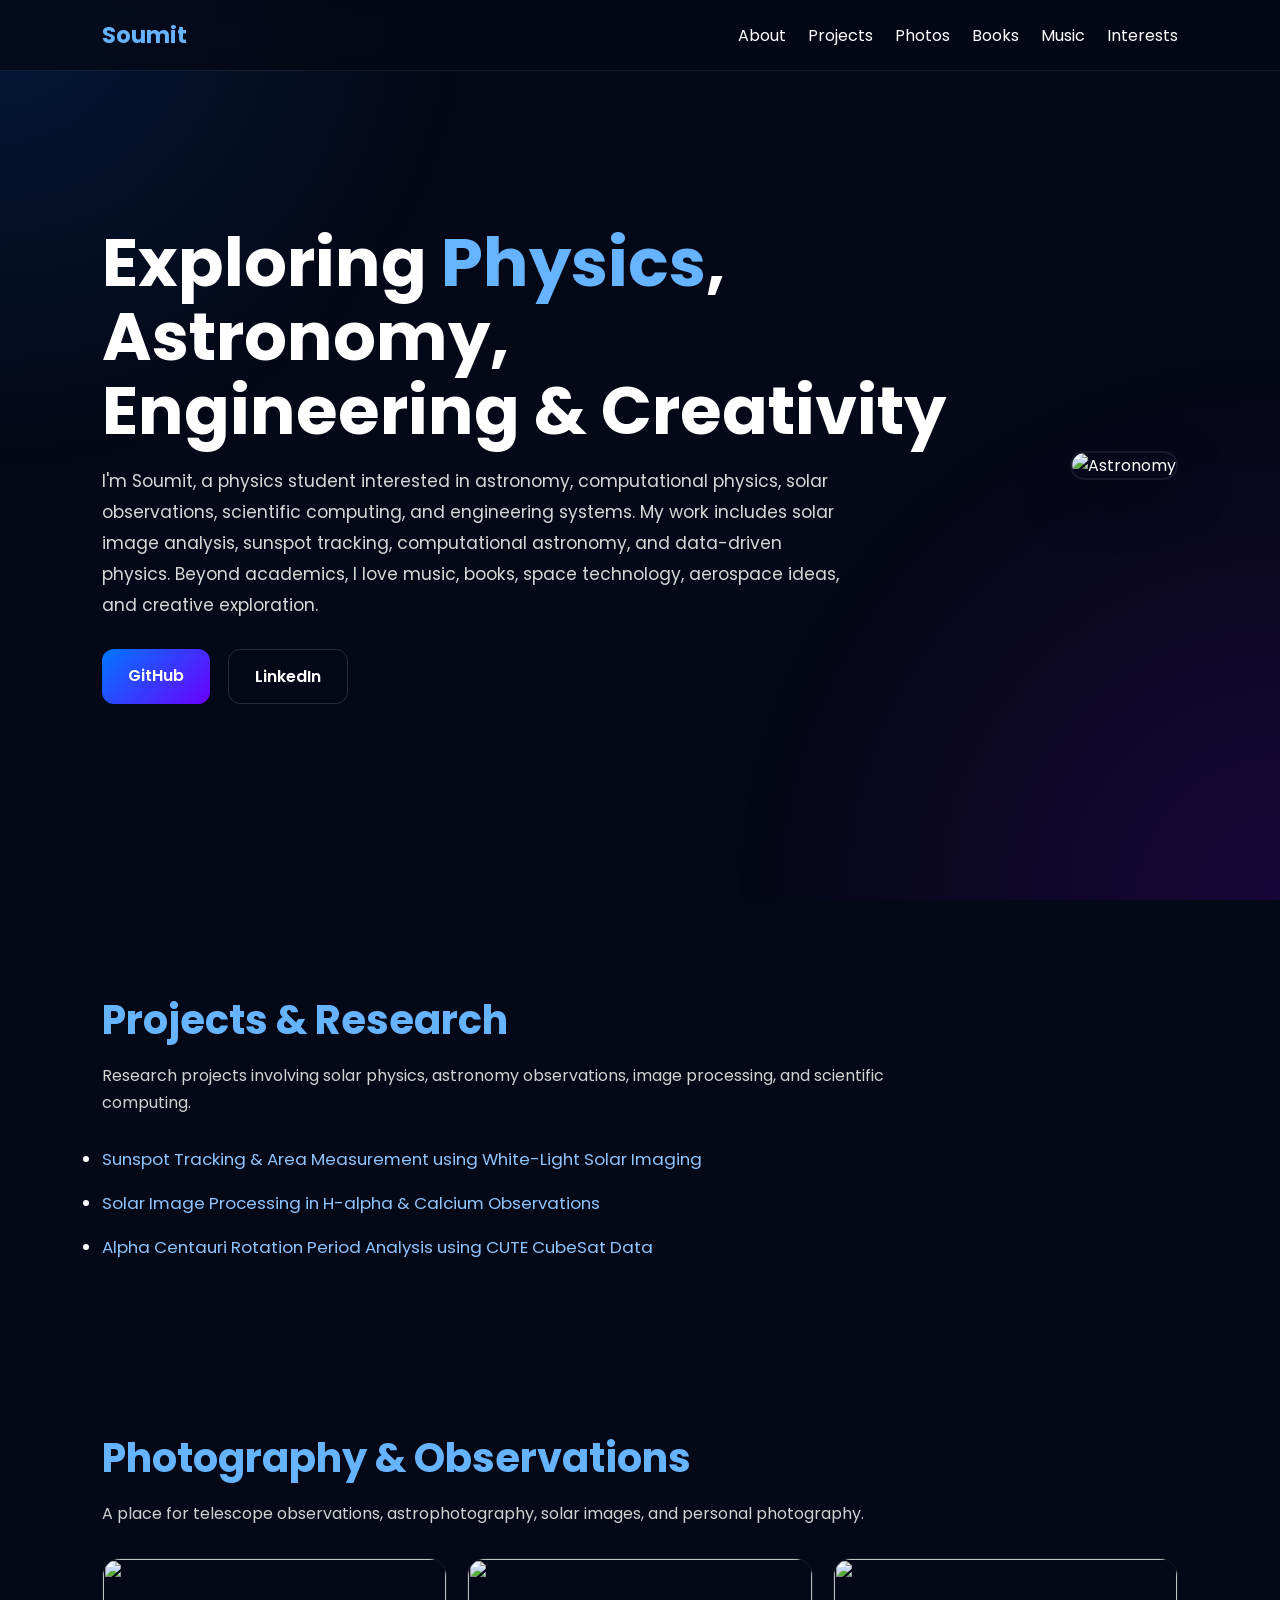
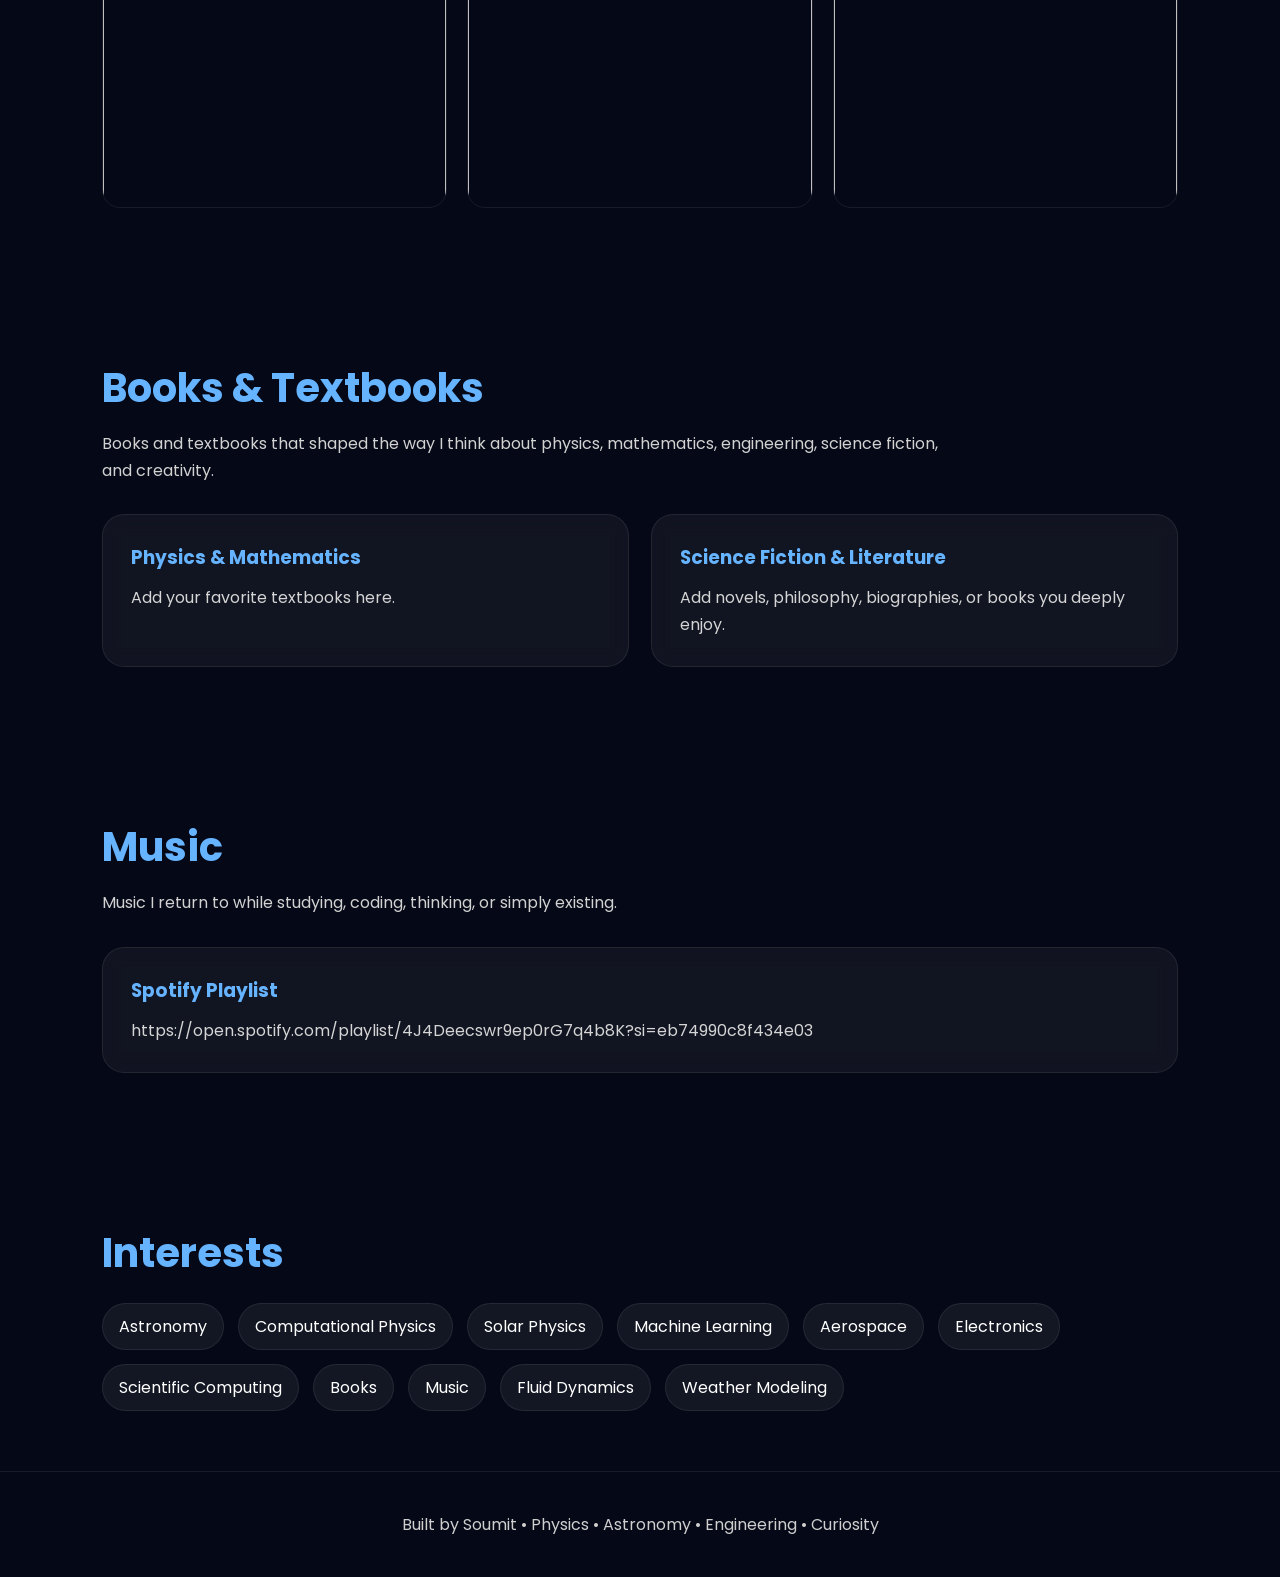
==== commit b06c4f86: "Update index.html" ====
--- a/index.html
+++ b/index.html
@@ -428,7 +428,7 @@
             <h3>Spotify Playlist</h3>
 
             <p>
-                You can embed your Spotify playlist here later.
+               https://open.spotify.com/playlist/4J4Deecswr9ep0rG7q4b8K?si=eb74990c8f434e03
             </p>
 
         </div>
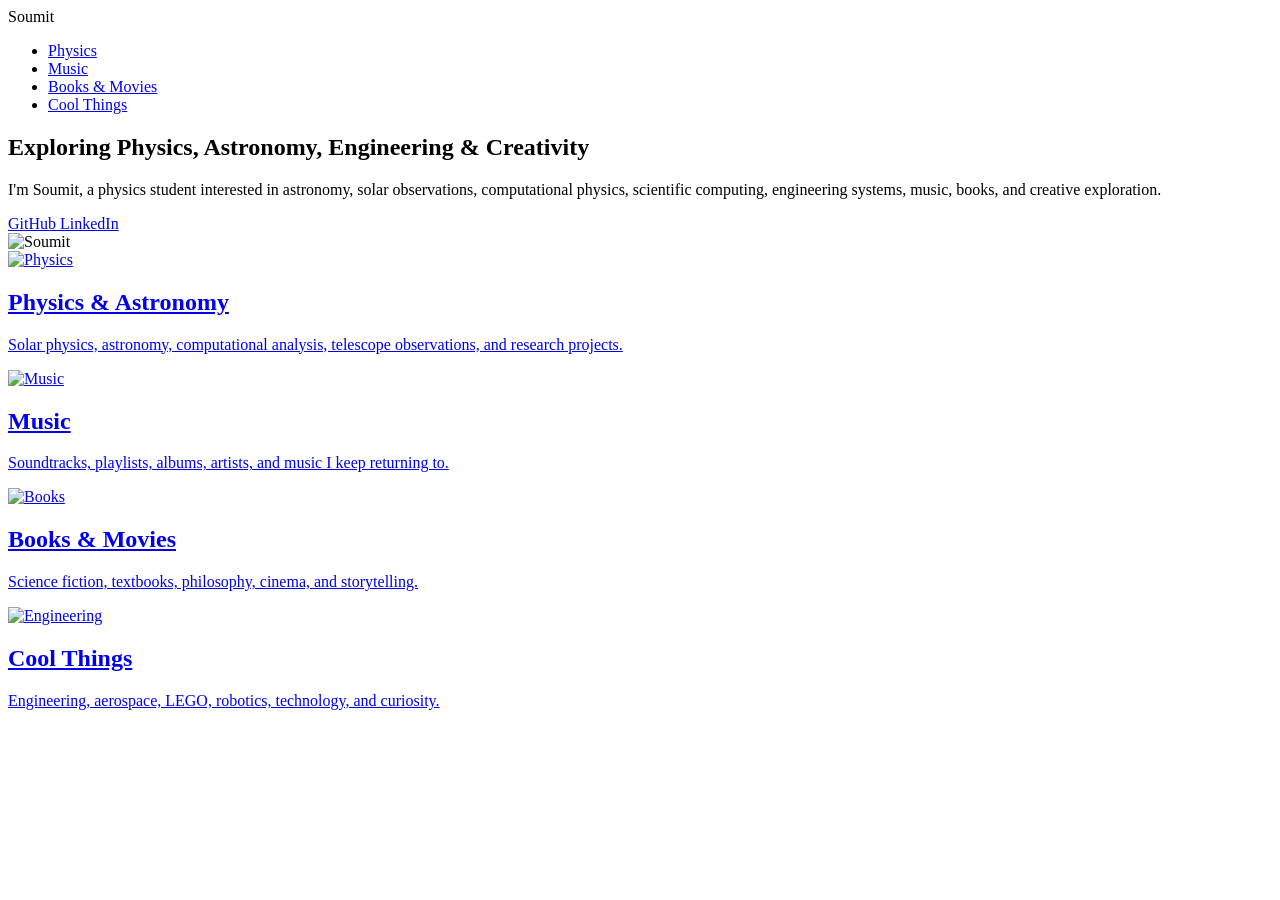
==== commit 20eeffe3: "Change title to 'Soumit | Portfolio' and update content Updated the title and modified sections to r" ====
--- a/index.html
+++ b/index.html
@@ -1,3 +1,7 @@
+<!-- ========================================================= -->
+<!-- ======================= index.html ====================== -->
+<!-- ========================================================= -->
+
 <!DOCTYPE html>
 <html lang="en">
 
@@ -6,265 +10,15 @@
     <meta charset="UTF-8">
     <meta name="viewport" content="width=device-width, initial-scale=1.0">
 
-    <title>Soumit | Physics & Astronomy</title>
+    <title>Soumit | Portfolio</title>
+
+    <link rel="stylesheet" href="style.css">
 
     <link rel="preconnect" href="https://fonts.googleapis.com">
     <link rel="preconnect" href="https://fonts.gstatic.com" crossorigin>
 
     <link href="https://fonts.googleapis.com/css2?family=Poppins:wght@300;400;500;600;700&display=swap"
         rel="stylesheet">
-
-    <style>
-
-        * {
-            margin: 0;
-            padding: 0;
-            box-sizing: border-box;
-            scroll-behavior: smooth;
-        }
-
-        body {
-            font-family: 'Poppins', sans-serif;
-            background: #050816;
-            color: white;
-            overflow-x: hidden;
-        }
-
-        body::before {
-            content: "";
-            position: fixed;
-            width: 100%;
-            height: 100%;
-            background:
-                radial-gradient(circle at top left, rgba(0,119,255,0.15), transparent 30%),
-                radial-gradient(circle at bottom right, rgba(128,0,255,0.15), transparent 35%);
-            z-index: -1;
-        }
-
-        nav {
-            position: fixed;
-            top: 0;
-            width: 100%;
-            padding: 18px 8%;
-            display: flex;
-            justify-content: space-between;
-            align-items: center;
-            background: rgba(5, 8, 22, 0.75);
-            backdrop-filter: blur(10px);
-            border-bottom: 1px solid rgba(255,255,255,0.08);
-            z-index: 1000;
-        }
-
-        .logo {
-            font-size: 1.4rem;
-            font-weight: 700;
-            color: #66b3ff;
-        }
-
-        nav ul {
-            display: flex;
-            list-style: none;
-            gap: 22px;
-        }
-
-        nav ul li a {
-            text-decoration: none;
-            color: white;
-            transition: 0.3s ease;
-        }
-
-        nav ul li a:hover {
-            color: #66b3ff;
-        }
-
-        section {
-            padding: 90px 8% 60px;
-        }
-
-        .hero {
-            min-height: 100vh;
-            display: flex;
-            align-items: center;
-            justify-content: space-between;
-            gap: 50px;
-            flex-wrap: wrap;
-        }
-
-        .hero-text {
-            flex: 1;
-        }
-
-        .hero-text h1 {
-            font-size: 4.2rem;
-            line-height: 1.1;
-            margin-bottom: 18px;
-        }
-
-        .hero-text span {
-            color: #66b3ff;
-        }
-
-        .hero-text p {
-            max-width: 750px;
-            color: #d7d7d7;
-            line-height: 1.8;
-            font-size: 1.08rem;
-        }
-
-        .buttons {
-            margin-top: 28px;
-            display: flex;
-            gap: 18px;
-            flex-wrap: wrap;
-        }
-
-        .btn {
-            padding: 14px 26px;
-            border-radius: 12px;
-            text-decoration: none;
-            font-weight: 600;
-            transition: 0.3s ease;
-        }
-
-        .primary {
-            background: linear-gradient(135deg, #0077ff, #6a00ff);
-            color: white;
-        }
-
-        .secondary {
-            border: 1px solid rgba(255,255,255,0.15);
-            color: white;
-        }
-
-        .btn:hover {
-            transform: translateY(-3px);
-        }
-
-        .hero-image img {
-            width: 330px;
-            border-radius: 24px;
-            box-shadow: 0 20px 50px rgba(0,0,0,0.35);
-            border: 2px solid rgba(255,255,255,0.08);
-        }
-
-        .section-title {
-            font-size: 2.5rem;
-            color: #66b3ff;
-            margin-bottom: 12px;
-        }
-
-        .section-subtitle {
-            max-width: 850px;
-            color: #d2d2d2;
-            line-height: 1.7;
-            margin-bottom: 30px;
-        }
-
-        .grid {
-            display: grid;
-            grid-template-columns: repeat(auto-fit, minmax(260px, 1fr));
-            gap: 22px;
-        }
-
-        .card {
-            background: rgba(255,255,255,0.05);
-            border: 1px solid rgba(255,255,255,0.08);
-            border-radius: 22px;
-            padding: 28px;
-            backdrop-filter: blur(10px);
-            transition: 0.3s ease;
-        }
-
-        .card:hover {
-            transform: translateY(-6px);
-            border-color: rgba(102,179,255,0.35);
-        }
-
-        .card h3 {
-            color: #66b3ff;
-            margin-bottom: 12px;
-        }
-
-        .card p {
-            color: #d5d5d5;
-            line-height: 1.7;
-        }
-
-        .project-list {
-            margin-top: 20px;
-        }
-
-        .project-list li {
-            margin-bottom: 18px;
-            font-size: 1.05rem;
-        }
-
-        .project-list a {
-            color: #8ec5ff;
-            text-decoration: none;
-            transition: 0.3s ease;
-        }
-
-        .project-list a:hover {
-            color: white;
-        }
-
-        .photo-grid {
-            display: grid;
-            grid-template-columns: repeat(auto-fit, minmax(250px, 1fr));
-            gap: 20px;
-        }
-
-        .photo-grid img {
-            width: 100%;
-            border-radius: 18px;
-            height: 250px;
-            object-fit: cover;
-            border: 1px solid rgba(255,255,255,0.08);
-        }
-
-        .tags {
-            display: flex;
-            flex-wrap: wrap;
-            gap: 14px;
-            margin-top: 20px;
-        }
-
-        .tag {
-            padding: 10px 16px;
-            border-radius: 999px;
-            background: rgba(255,255,255,0.06);
-            border: 1px solid rgba(255,255,255,0.08);
-        }
-
-        footer {
-            text-align: center;
-            padding: 40px 20px;
-            border-top: 1px solid rgba(255,255,255,0.08);
-            color: #cfcfcf;
-        }
-
-        @media(max-width: 900px) {
-
-            nav ul {
-                display: none;
-            }
-
-            .hero {
-                text-align: center;
-                flex-direction: column-reverse;
-            }
-
-            .hero-text h1 {
-                font-size: 3rem;
-            }
-
-            .buttons {
-                justify-content: center;
-            }
-        }
-
-    </style>
 
 </head>
 
@@ -275,32 +29,28 @@
         <div class="logo">Soumit</div>
 
         <ul>
-            <li><a href="#about">About</a></li>
-            <li><a href="#projects">Projects</a></li>
-            <li><a href="#photos">Photos</a></li>
-            <li><a href="#books">Books</a></li>
-            <li><a href="#music">Music</a></li>
-            <li><a href="#interests">Interests</a></li>
+            <li><a href="physics.html">Physics</a></li>
+            <li><a href="music.html">Music</a></li>
+            <li><a href="books.html">Books & Movies</a></li>
+            <li><a href="coolstuff.html">Cool Things</a></li>
         </ul>
 
     </nav>
 
-    <section class="hero" id="about">
+    <section class="hero">
 
         <div class="hero-text">
 
             <h1>
-                Exploring <span>Physics</span>, Astronomy,<br>
+                Exploring <span>Physics</span>, Astronomy,
                 Engineering & Creativity
             </h1>
 
             <p>
                 I'm Soumit, a physics student interested in astronomy,
-                computational physics, solar observations, scientific computing,
-                and engineering systems. My work includes solar image analysis,
-                sunspot tracking, computational astronomy, and data-driven physics.
-                Beyond academics, I love music, books, space technology,
-                aerospace ideas, and creative exploration.
+                solar observations, computational physics,
+                scientific computing, engineering systems,
+                music, books, and creative exploration.
             </p>
 
             <div class="buttons">
@@ -323,148 +73,97 @@
 
         <div class="hero-image">
 
-            <img src="https://images.unsplash.com/photo-1462331940025-496dfbfc7564?q=80&w=1000&auto=format&fit=crop"
-                 alt="Astronomy">
+            <!-- Replace with your own image -->
+            <img src="images/me.jpg" alt="Soumit">
 
         </div>
 
     </section>
 
-    <section id="projects">
+    <section class="cards-section">
 
-        <h2 class="section-title">Projects & Research</h2>
+        <div class="main-grid">
 
-        <p class="section-subtitle">
-            Research projects involving solar physics,
-            astronomy observations, image processing,
-            and scientific computing.
-        </p>
+            <a href="physics.html" class="main-card">
 
-        <ul class="project-list">
+                <img src="images/sunspot.jpg" alt="Physics">
 
-            <li>
-                <a href="https://github.com/Soumit65" target="_blank">
-                    Sunspot Tracking & Area Measurement using White-Light Solar Imaging
-                </a>
-            </li>
+                <div class="card-content">
 
-            <li>
-                <a href="https://github.com/Soumit65" target="_blank">
-                    Solar Image Processing in H-alpha & Calcium Observations
-                </a>
-            </li>
+                    <h2>Physics & Astronomy</h2>
 
-            <li>
-                <a href="https://github.com/Soumit65" target="_blank">
-                    Alpha Centauri Rotation Period Analysis using CUTE CubeSat Data
-                </a>
-            </li>
+                    <p>
+                        Solar physics, astronomy,
+                        computational analysis,
+                        telescope observations,
+                        and research projects.
+                    </p>
 
-        </ul>
+                </div>
 
-    </section>
+            </a>
 
-    <section id="photos">
+            <a href="music.html" class="main-card">
 
-        <h2 class="section-title">Photography & Observations</h2>
+                <img src="images/music.jpg" alt="Music">
 
-        <p class="section-subtitle">
-            A place for telescope observations,
-            astrophotography, solar images,
-            and personal photography.
-        </p>
+                <div class="card-content">
 
-        <div class="photo-grid">
+                    <h2>Music</h2>
 
-            <img src="YOUR_IMAGE_HERE.jpg" alt="">
-            <img src="YOUR_IMAGE_HERE.jpg" alt="">
-            <img src="YOUR_IMAGE_HERE.jpg" alt="">
+                    <p>
+                        Soundtracks, playlists,
+                        albums, artists,
+                        and music I keep returning to.
+                    </p>
+
+                </div>
+
+            </a>
+
+            <a href="books.html" class="main-card">
+
+                <img src="images/books.jpg" alt="Books">
+
+                <div class="card-content">
+
+                    <h2>Books & Movies</h2>
+
+                    <p>
+                        Science fiction,
+                        textbooks,
+                        philosophy,
+                        cinema, and storytelling.
+                    </p>
+
+                </div>
+
+            </a>
+
+            <a href="coolstuff.html" class="main-card">
+
+                <img src="images/engineering.jpg" alt="Engineering">
+
+                <div class="card-content">
+
+                    <h2>Cool Things</h2>
+
+                    <p>
+                        Engineering,
+                        aerospace,
+                        LEGO,
+                        robotics,
+                        technology, and curiosity.
+                    </p>
+
+                </div>
+
+            </a>
 
         </div>
 
     </section>
 
-    <section id="books">
-
-        <h2 class="section-title">Books & Textbooks</h2>
-
-        <p class="section-subtitle">
-            Books and textbooks that shaped the way I think about physics,
-            mathematics, engineering, science fiction, and creativity.
-        </p>
-
-        <div class="grid">
-
-            <div class="card">
-                <h3>Physics & Mathematics</h3>
-                <p>
-                    Add your favorite textbooks here.
-                </p>
-            </div>
-
-            <div class="card">
-                <h3>Science Fiction & Literature</h3>
-                <p>
-                    Add novels, philosophy, biographies,
-                    or books you deeply enjoy.
-                </p>
-            </div>
-
-        </div>
-
-    </section>
-
-    <section id="music">
-
-        <h2 class="section-title">Music</h2>
-
-        <p class="section-subtitle">
-            Music I return to while studying,
-            coding, thinking, or simply existing.
-        </p>
-
-        <div class="card">
-
-            <h3>Spotify Playlist</h3>
-
-            <p>
-               https://open.spotify.com/playlist/4J4Deecswr9ep0rG7q4b8K?si=eb74990c8f434e03
-            </p>
-
-        </div>
-
-    </section>
-
-    <section id="interests">
-
-        <h2 class="section-title">Interests</h2>
-
-        <div class="tags">
-
-            <div class="tag">Astronomy</div>
-            <div class="tag">Computational Physics</div>
-            <div class="tag">Solar Physics</div>
-            <div class="tag">Machine Learning</div>
-            <div class="tag">Aerospace</div>
-            <div class="tag">Electronics</div>
-            <div class="tag">Scientific Computing</div>
-            <div class="tag">Books</div>
-            <div class="tag">Music</div>
-            <div class="tag">Fluid Dynamics</div>
-            <div class="tag">Weather Modeling</div>
-
-        </div>
-
-    </section>
-
-    <footer>
-
-        <p>
-            Built by Soumit • Physics • Astronomy • Engineering • Curiosity
-        </p>
-
-    </footer>
-
 </body>
 
 </html>
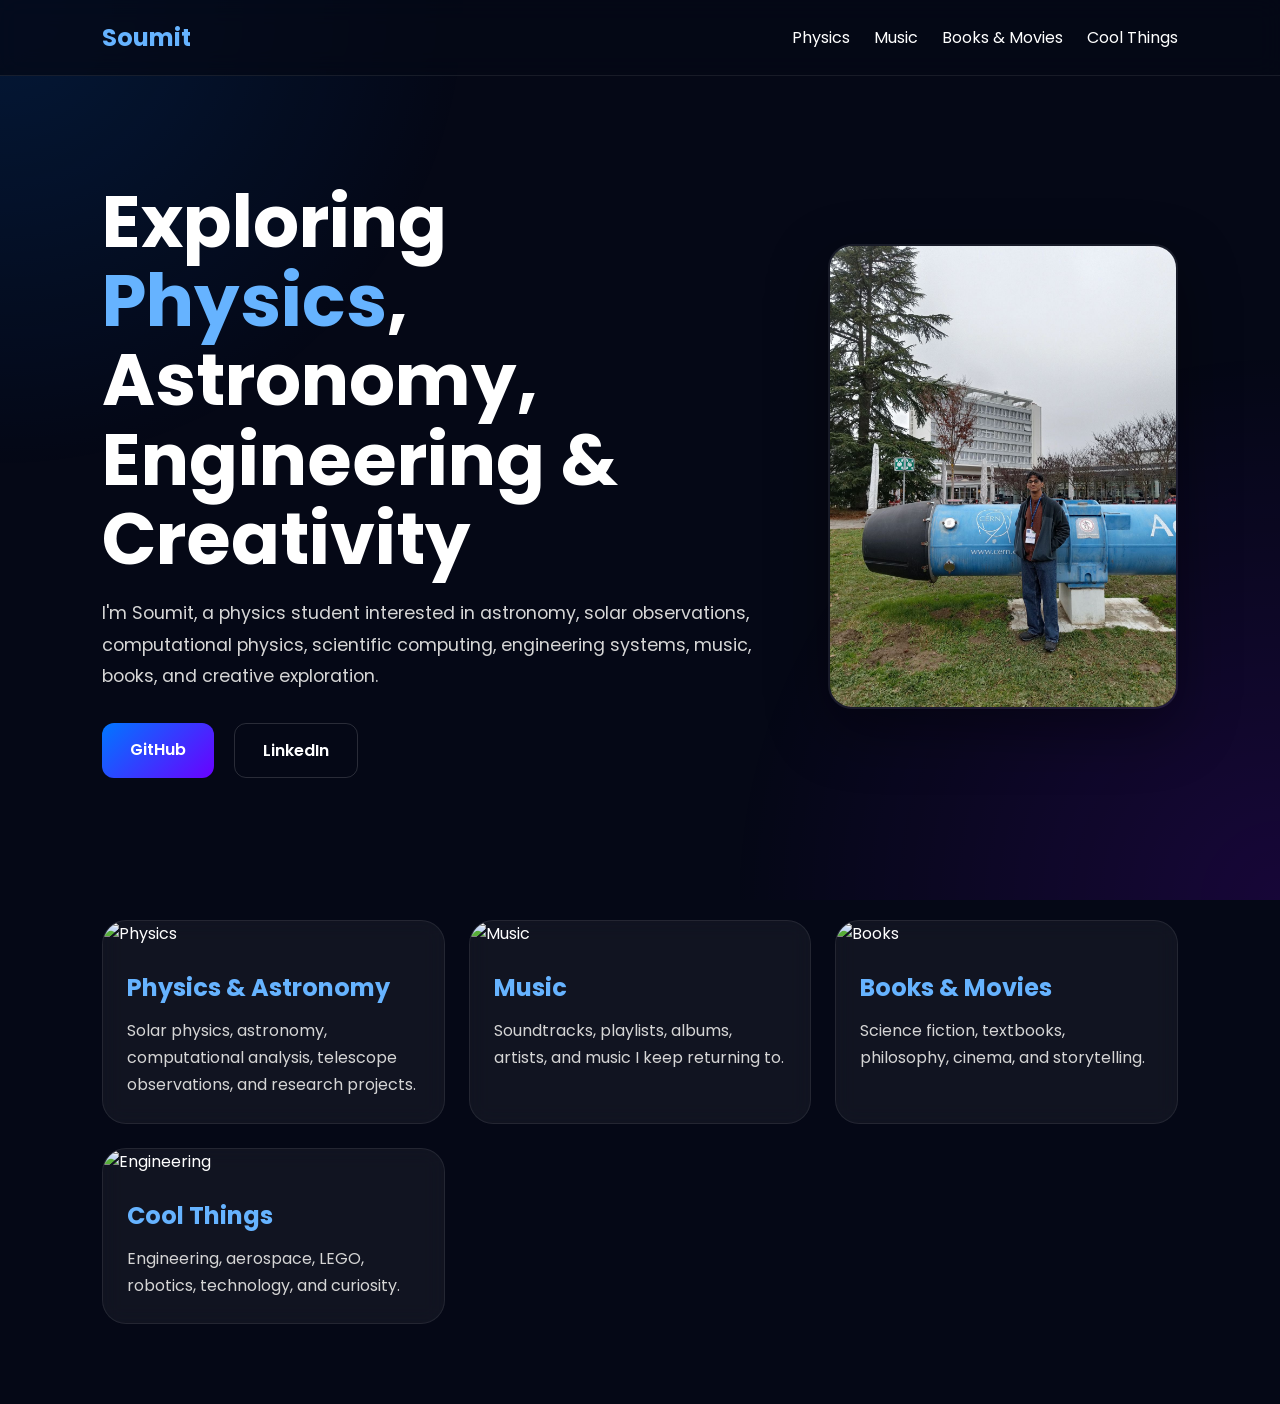
==== commit b51e5772: "Update hero image source in index.html" ====
--- a/index.html
+++ b/index.html
@@ -74,7 +74,7 @@
         <div class="hero-image">
 
             <!-- Replace with your own image -->
-            <img src="images/me.jpg" alt="Soumit">
+            <img src="images/cernphoto.jpeg"" alt="Soumit">
 
         </div>
 
--- a/style.css
+++ b/style.css
@@ -0,0 +1,344 @@
+/* ========================================================= */
+/* ======================= style.css ======================= */
+/* ========================================================= */
+
+* {
+    margin: 0;
+    padding: 0;
+    box-sizing: border-box;
+    scroll-behavior: smooth;
+}
+
+body {
+
+    font-family: 'Poppins', sans-serif;
+    background: #050816;
+    color: white;
+    overflow-x: hidden;
+}
+
+body::before {
+
+    content: "";
+    position: fixed;
+
+    width: 100%;
+    height: 100%;
+
+    background:
+        radial-gradient(circle at top left,
+        rgba(0,119,255,0.15),
+        transparent 30%),
+
+        radial-gradient(circle at bottom right,
+        rgba(128,0,255,0.15),
+        transparent 35%);
+
+    z-index: -1;
+}
+
+nav {
+
+    position: fixed;
+    top: 0;
+    width: 100%;
+
+    padding: 20px 8%;
+
+    display: flex;
+    justify-content: space-between;
+    align-items: center;
+
+    background: rgba(5,8,22,0.75);
+
+    backdrop-filter: blur(12px);
+
+    border-bottom: 1px solid rgba(255,255,255,0.08);
+
+    z-index: 1000;
+}
+
+.logo {
+
+    font-size: 1.5rem;
+    font-weight: 700;
+    color: #66b3ff;
+}
+
+nav ul {
+
+    display: flex;
+    list-style: none;
+    gap: 24px;
+}
+
+nav ul li a {
+
+    color: white;
+    text-decoration: none;
+    transition: 0.3s ease;
+}
+
+nav ul li a:hover {
+
+    color: #66b3ff;
+}
+
+.hero {
+
+    min-height: 100vh;
+
+    display: flex;
+    justify-content: space-between;
+    align-items: center;
+
+    gap: 60px;
+
+    padding: 140px 8% 80px;
+
+    flex-wrap: wrap;
+}
+
+.hero-text {
+
+    flex: 1;
+}
+
+.hero-text h1 {
+
+    font-size: 4.5rem;
+    line-height: 1.1;
+
+    margin-bottom: 20px;
+}
+
+.hero-text h1 span {
+
+    color: #66b3ff;
+}
+
+.hero-text p {
+
+    max-width: 750px;
+
+    color: #d6d6d6;
+
+    line-height: 1.8;
+
+    font-size: 1.1rem;
+}
+
+.buttons {
+
+    margin-top: 30px;
+
+    display: flex;
+    gap: 20px;
+}
+
+.btn {
+
+    padding: 14px 28px;
+
+    border-radius: 12px;
+
+    text-decoration: none;
+
+    font-weight: 600;
+
+    transition: 0.3s ease;
+}
+
+.primary {
+
+    background: linear-gradient(135deg,#0077ff,#6a00ff);
+    color: white;
+}
+
+.secondary {
+
+    border: 1px solid rgba(255,255,255,0.15);
+    color: white;
+}
+
+.btn:hover {
+
+    transform: translateY(-4px);
+}
+
+.hero-image img {
+
+    width: 350px;
+
+    border-radius: 24px;
+
+    border: 2px solid rgba(255,255,255,0.08);
+
+    box-shadow: 0 20px 60px rgba(0,0,0,0.4);
+}
+
+.cards-section {
+
+    padding: 20px 8% 80px;
+}
+
+.main-grid {
+
+    display: grid;
+
+    grid-template-columns: repeat(auto-fit,minmax(280px,1fr));
+
+    gap: 24px;
+}
+
+.main-card {
+
+    text-decoration: none;
+    color: white;
+
+    background: rgba(255,255,255,0.05);
+
+    border: 1px solid rgba(255,255,255,0.08);
+
+    border-radius: 24px;
+
+    overflow: hidden;
+
+    transition: 0.35s ease;
+
+    backdrop-filter: blur(10px);
+}
+
+.main-card:hover {
+
+    transform: translateY(-8px);
+
+    border-color: rgba(102,179,255,0.35);
+
+    box-shadow: 0 15px 40px rgba(0,0,0,0.3);
+}
+
+.main-card img {
+
+    width: 100%;
+    height: 240px;
+
+    object-fit: cover;
+}
+
+.card-content {
+
+    padding: 24px;
+}
+
+.card-content h2 {
+
+    color: #66b3ff;
+
+    margin-bottom: 12px;
+}
+
+.card-content p {
+
+    color: #d5d5d5;
+
+    line-height: 1.7;
+}
+
+.page {
+
+    padding: 140px 8% 80px;
+}
+
+.section-title {
+
+    font-size: 3rem;
+
+    color: #66b3ff;
+
+    margin-bottom: 16px;
+}
+
+.section-subtitle {
+
+    color: #d4d4d4;
+
+    max-width: 900px;
+
+    line-height: 1.8;
+
+    margin-bottom: 40px;
+}
+
+.content-card {
+
+    background: rgba(255,255,255,0.05);
+
+    border: 1px solid rgba(255,255,255,0.08);
+
+    border-radius: 24px;
+
+    padding: 30px;
+
+    margin-bottom: 24px;
+}
+
+.content-card h3 {
+
+    color: #66b3ff;
+
+    margin-bottom: 14px;
+}
+
+.content-card p {
+
+    color: #d4d4d4;
+
+    line-height: 1.8;
+}
+
+.gallery {
+
+    display: grid;
+
+    grid-template-columns: repeat(auto-fit,minmax(250px,1fr));
+
+    gap: 20px;
+
+    margin-top: 30px;
+}
+
+.gallery img {
+
+    width: 100%;
+    height: 250px;
+
+    object-fit: cover;
+
+    border-radius: 18px;
+}
+
+@media(max-width:900px) {
+
+    nav ul {
+
+        display: none;
+    }
+
+    .hero {
+
+        flex-direction: column-reverse;
+
+        text-align: center;
+    }
+
+    .hero-text h1 {
+
+        font-size: 3rem;
+    }
+
+    .buttons {
+
+        justify-content: center;
+    }
+}
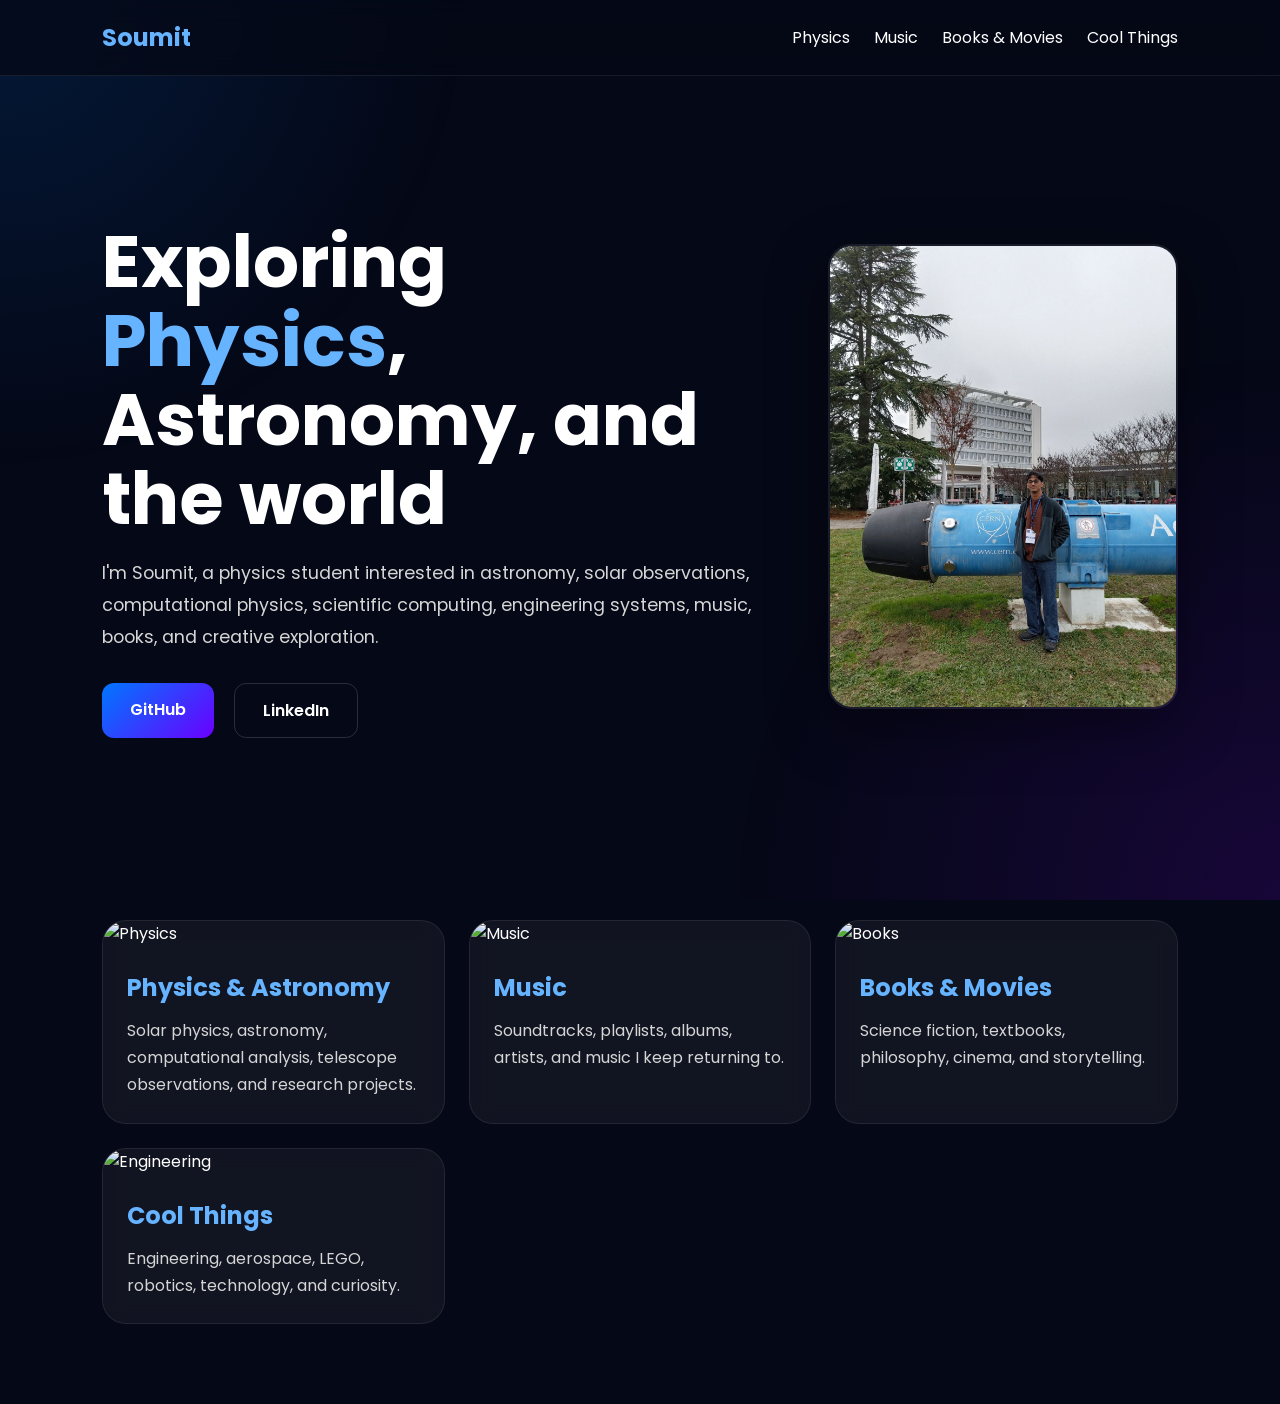
==== commit 312f20c9: "Update index.html" ====
--- a/index.html
+++ b/index.html
@@ -43,7 +43,7 @@
 
             <h1>
                 Exploring <span>Physics</span>, Astronomy,
-                Engineering & Creativity
+               and the world
             </h1>
 
             <p>
